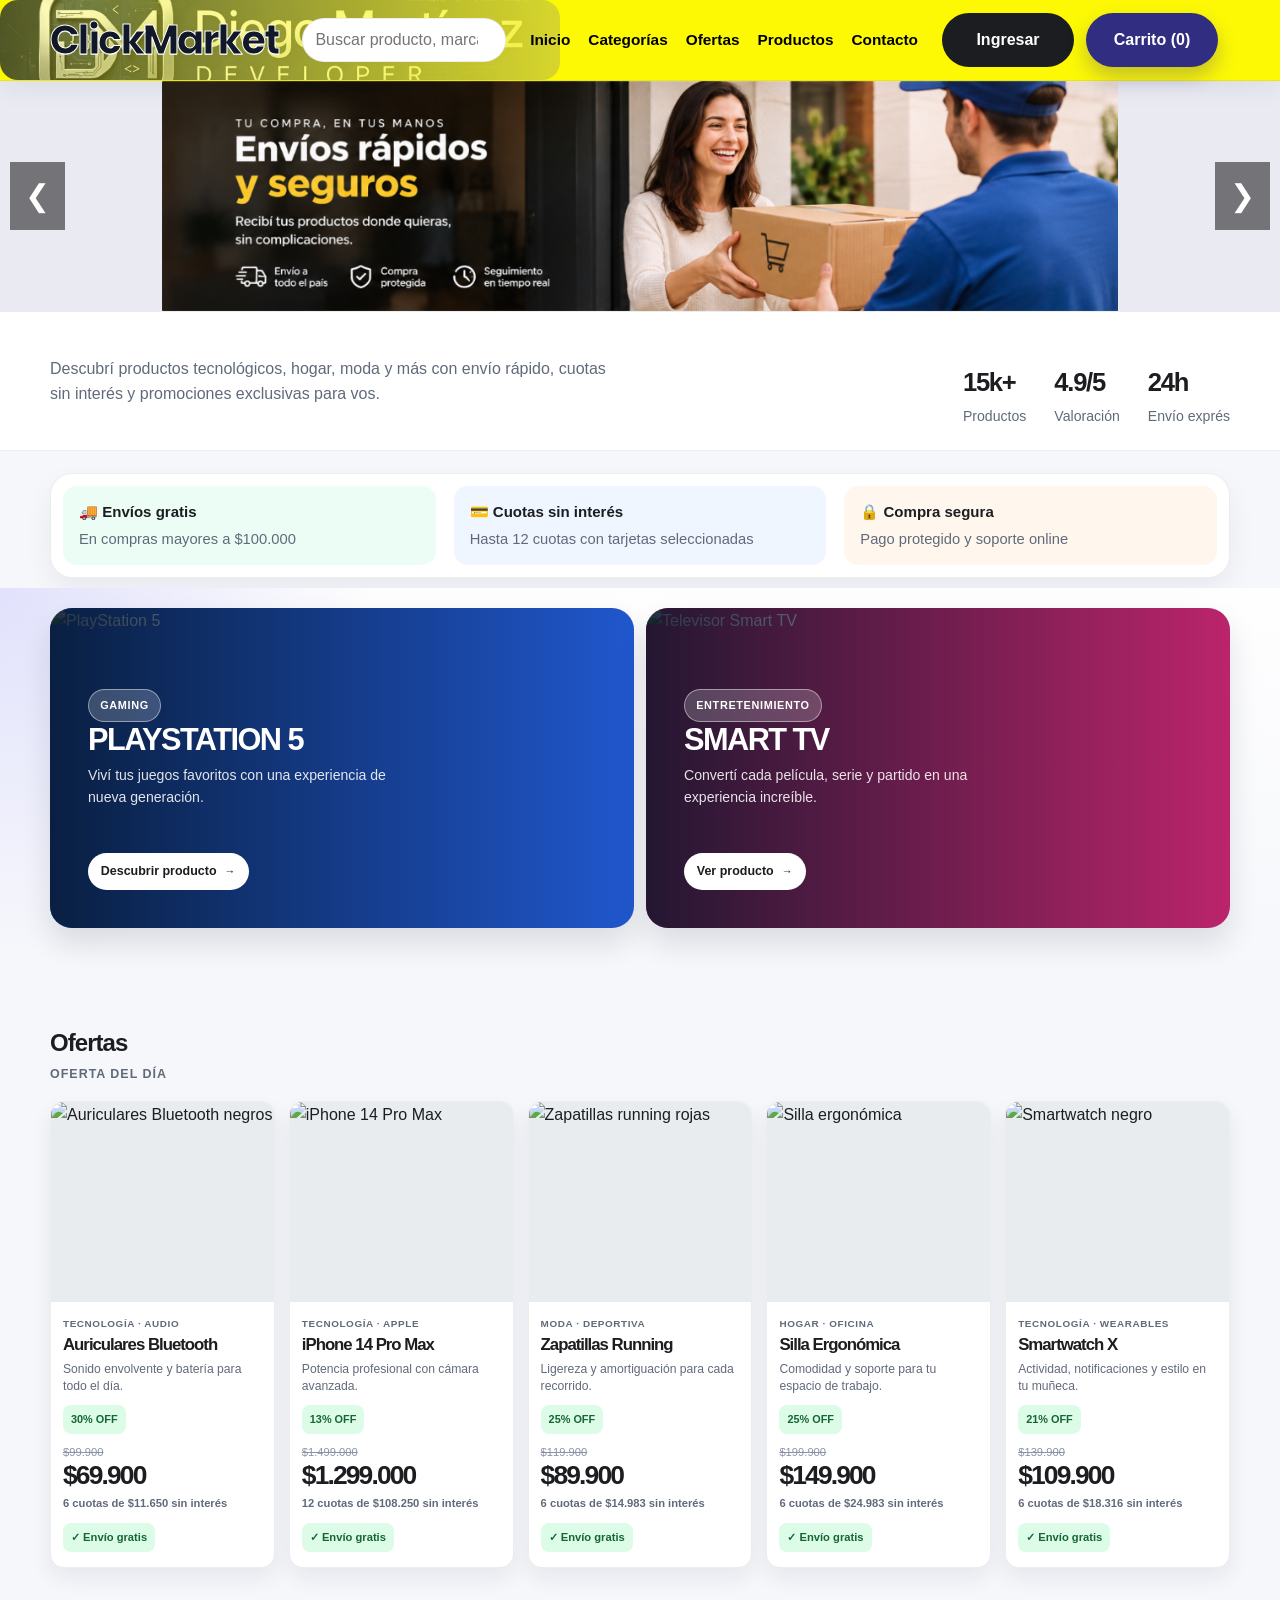
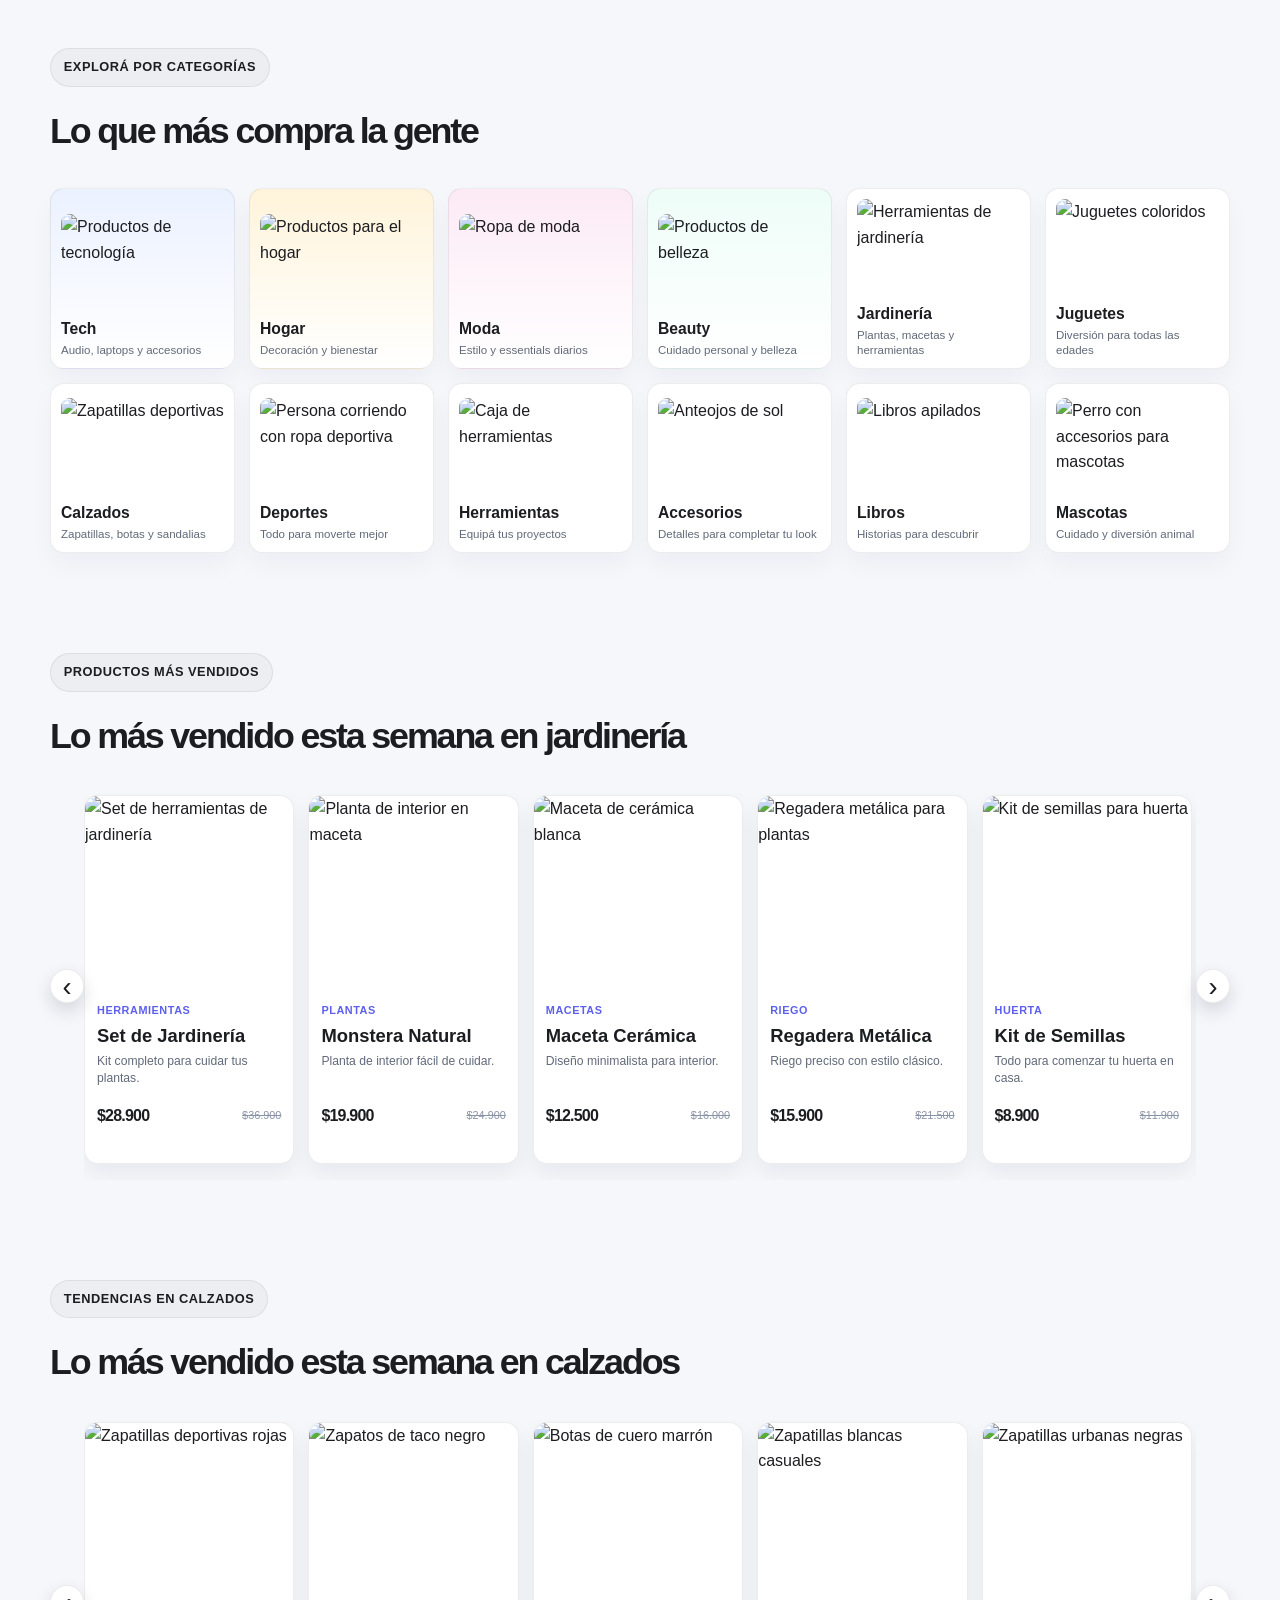
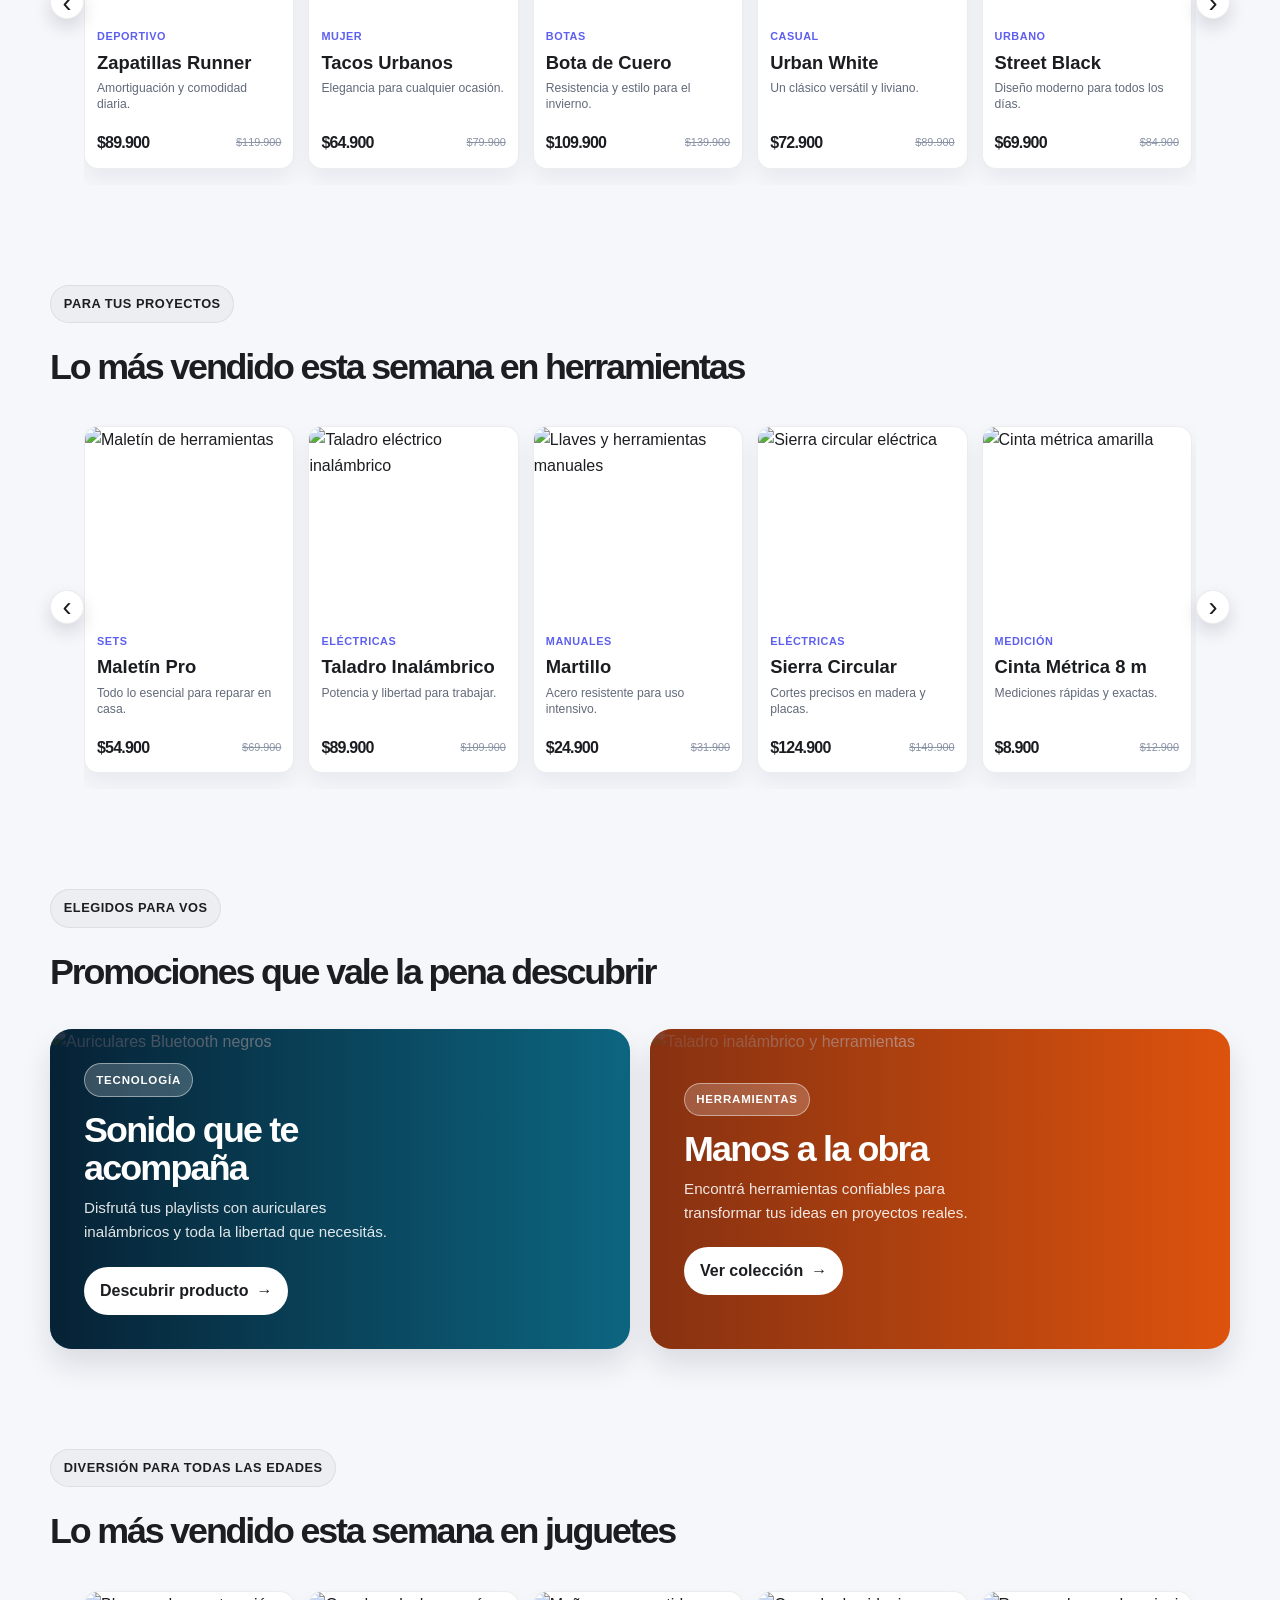
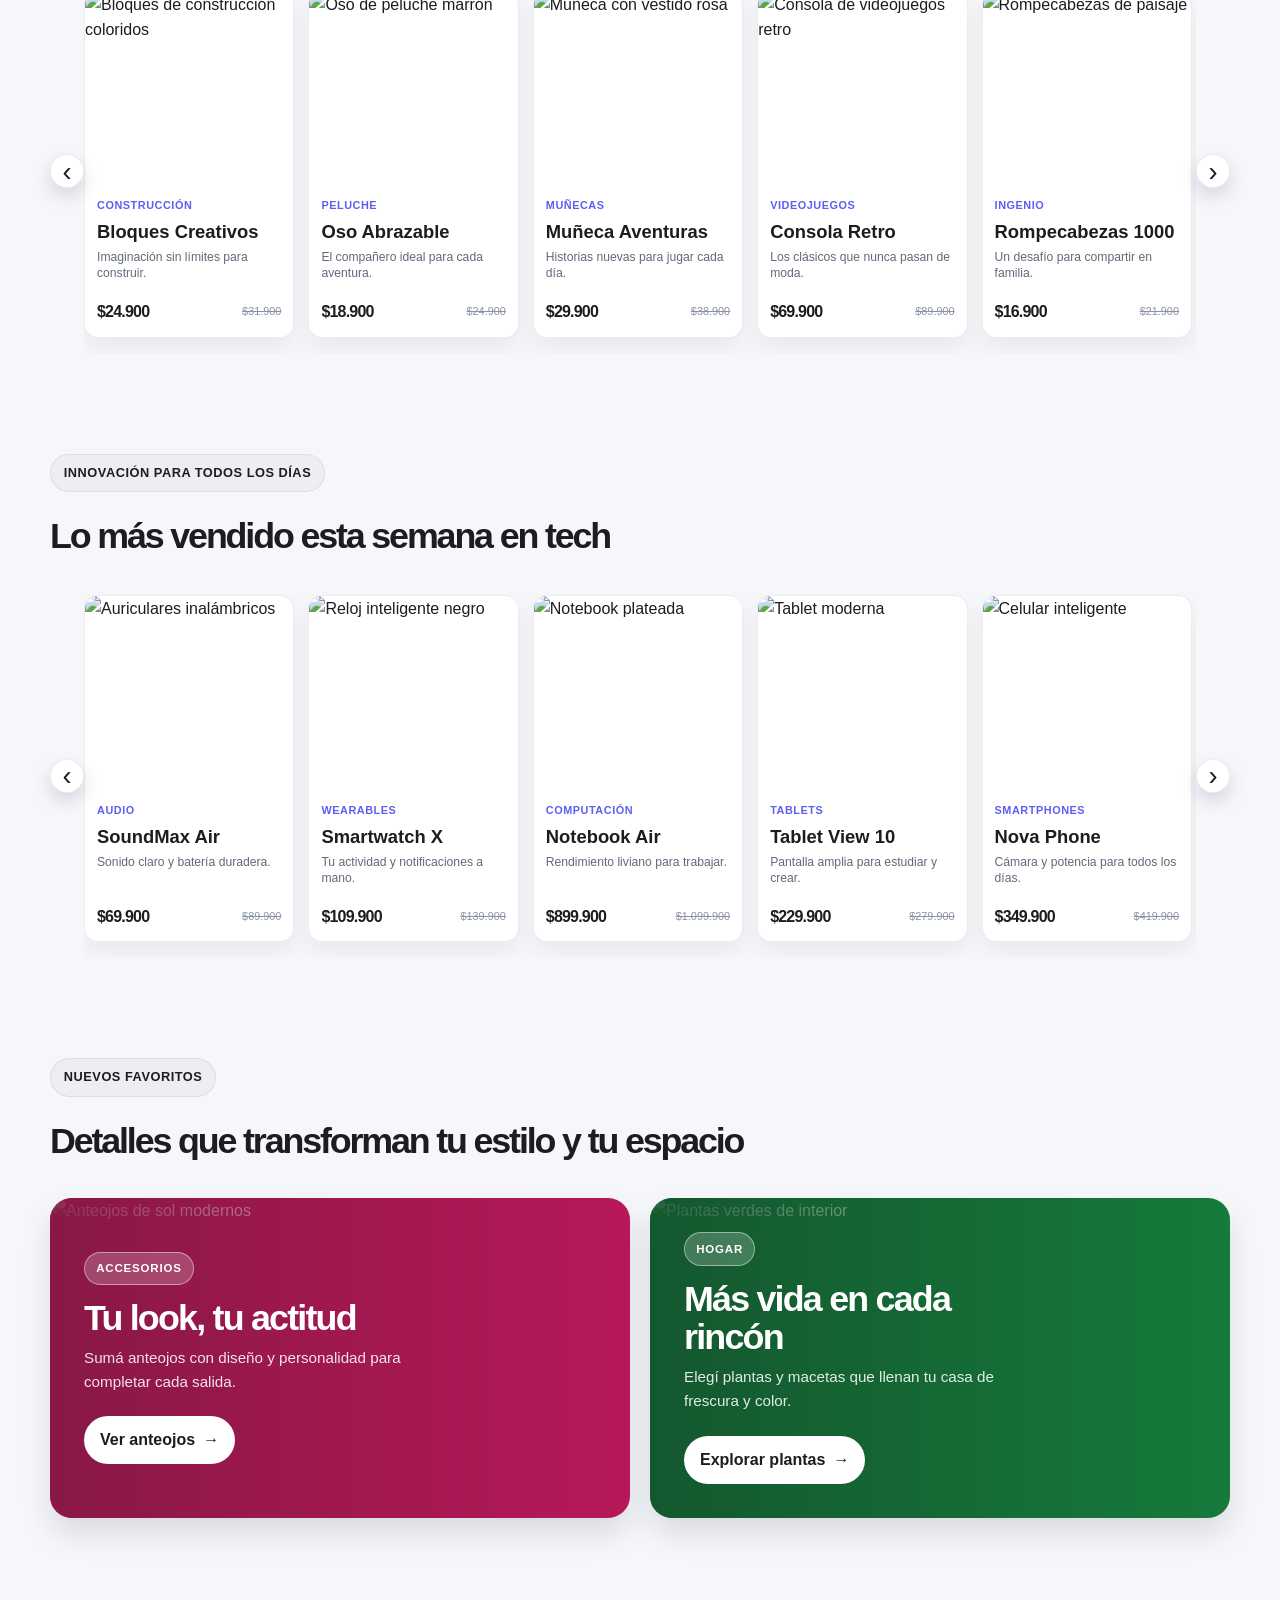
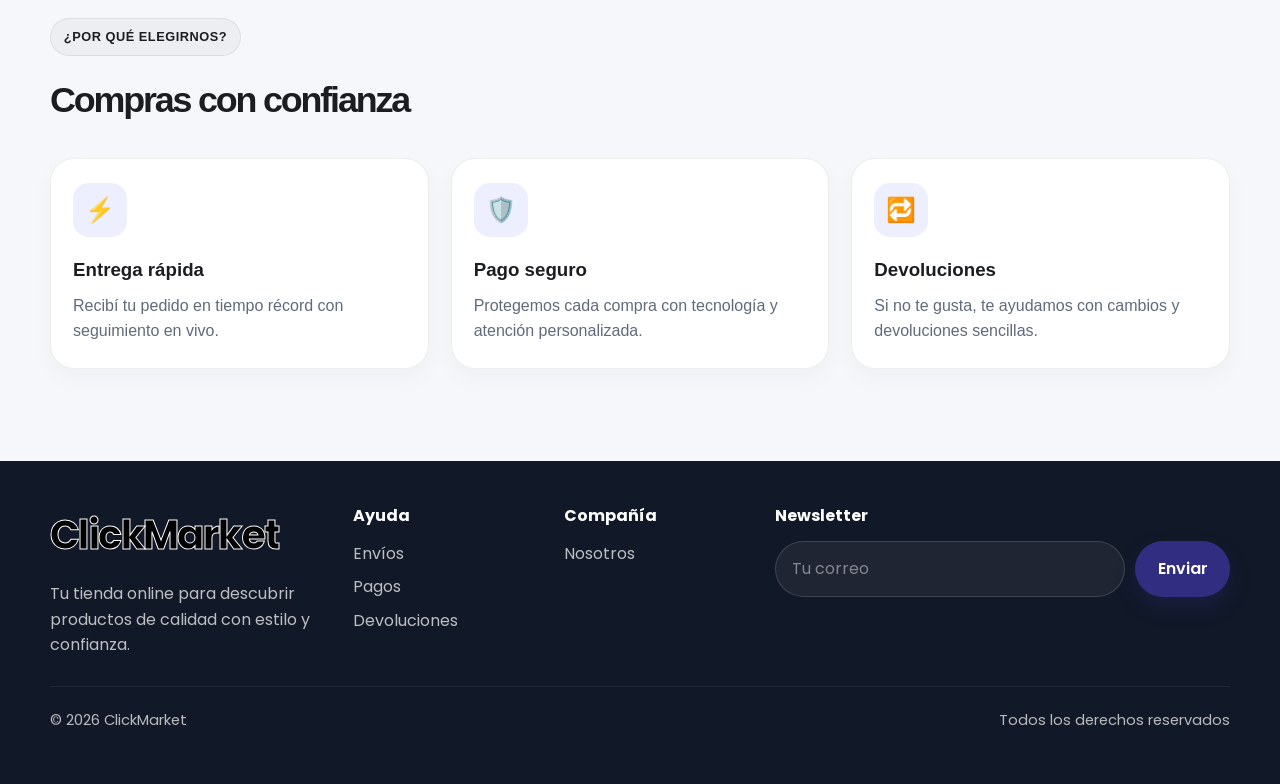
==== index.html @ a27c1b85 "se cambio el nombre a index.html y todas las referencias" ====
<!DOCTYPE html>
<html lang="es">
  <head>
    <meta charset="UTF-8" />
    <meta name="viewport" content="width=device-width, initial-scale=1.0" />
    <title>ClickMarket | Tu tienda online</title>
    <meta
      name="description"
      content="ClickMarket: tecnología, hogar, moda y accesorios con promociones exclusivas."
    />
    <link rel="preconnect" href="https://fonts.googleapis.com" />
    <link rel="preconnect" href="https://fonts.gstatic.com" crossorigin />
  <link href="https://fonts.googleapis.com/css2?family=Poppins:wght@400;500;600;700&display=swap" rel="stylesheet"/>
    <link rel="stylesheet" href="base.css" />
    <link rel="stylesheet" href="inicio.css" />
  </head>
  <body>
    <header class="topbar">
      <div class="container nav">
        <div class="brand">
          <span>ClickMarket</span>
        </div>

        <form class="search-form" role="search">
          <input class="buscador" type="search" placeholder="Buscar producto, marca o categoría..." aria-label="Buscar producto, marca o categoría" />
        </form>

        <nav class="nav-links" aria-label="Navegación principal">
          <a href="#inicio">Inicio</a>
          <a href="#categorias">Categorías</a>
          <a href="#ofertas">Ofertas</a>
          <a href="./productos.html">Productos</a>
          <a href="./contacto.html">Contacto</a>
        </nav>

        <div class="nav-actions">
          <button class="btn btn-light"><a href="./login.html">Ingresar</a></button>
          <button class="btn btn-primary">Carrito </button>
          <i data-lucide="user"></i>  
        </div>
      </div>
    </header>

    <main>
      <div class="slider">

  <div class="slides">
    <img src="pics/imagen 6.png" alt="imagen promocional 6">
    <img src="pics/imagen 8.png" alt="imagen promocional 8">
    <img src="pics/imagen 1.png" alt="imagen promocional 1">
    <img src="pics/imagen 2.png" alt="imagen promocional 2">
    <img src="pics/imagen 3.png" alt="imagen promocional 3">
    <img src="pics/imagen 7.png" alt="imagen promocional 5">
    <img src="pics/imagen 4.png" alt="imagen promocional 4">
      <img src="pics/imagen 5.png" alt="imagen promocional 5">
  </div>

  <button class="prev">❮</button>
  <button class="next">❯</button>
</div>

  <section class="hero-support" aria-label="Información de ClickMarket">
        <div class="hero-support-inner">
          <p>Descubrí productos tecnológicos, hogar, moda y más con envío rápido, cuotas sin interés y promociones exclusivas para vos.</p>
          <div class="hero-stats">
            <div><strong>15k+</strong><span>Productos</span></div>
            <div><strong>4.9/5</strong><span>Valoración</span></div>
            <div><strong>24h</strong><span>Envío exprés</span></div>
          </div>
        </div>
      </section>

      <section class="promo-strip" id="ofertas">
        <div class="container promo-inner">
          <div>
            <span>🚚 Envíos gratis</span>
            <p>En compras mayores a $100.000</p>
          </div>
          <div>
            <span>💳 Cuotas sin interés</span>
            <p>Hasta 12 cuotas con tarjetas seleccionadas</p>
          </div>
          <div>
            <span>🔒 Compra segura</span>
            <p>Pago protegido y soporte online</p>
          </div>
        </div>
      </section>

      <section class="hero" id="inicio">
        <div class="container hero-inner">
          <div class="hero-copy">
            <div class="hero-product-labels" aria-label="Productos destacados">
              <article class="hero-product-label featured-promo-card hero-product-console">
                <img src="https://images.unsplash.com/photo-1606813907291-d86efa9b94db?auto=format&fit=crop&w=700&q=85" alt="PlayStation 5" />
                <div class="featured-promo-content"><span class="featured-promo-tag">Gaming</span><h1>PlayStation 5</h1><p>Viví tus juegos favoritos con una experiencia de nueva generación.</p><a class="featured-promo-link" href="#productos">Descubrir producto <span aria-hidden="true">→</span></a></div>
              </article>
              <article class="hero-product-label featured-promo-card hero-product-tv">
                <img src="https://images.unsplash.com/photo-1593784991095-a205069470b6?auto=format&fit=crop&w=700&q=85" alt="Televisor Smart TV" />
                <div class="featured-promo-content"><span class="featured-promo-tag">Entretenimiento</span><h1>Smart TV</h1><p>Convertí cada película, serie y partido en una experiencia increíble.</p><a class="featured-promo-link" href="#productos">Ver producto <span aria-hidden="true">→</span></a></div>
              </article>
            </div>
          </div>
          </div>
      </section>

    

      <section class="daily-offer container" aria-labelledby="daily-offer-title">
        <div class="daily-offer-heading">
          <p class="offer-card-title">Ofertas</p>
          <p class="subtitulo-oferta">Oferta del día</p>
        </div>
        <div class="daily-offer-grid">
          <article class="daily-offer-card">
            <div class="daily-offer-image-wrap">
              <img src="https://images.unsplash.com/photo-1546435770-a3e426bf472b?auto=format&fit=crop&w=900&q=80" alt="Auriculares Bluetooth negros" />
            </div>
            <div class="daily-offer-content">
              <p class="daily-offer-category">Tecnología · Audio</p>
              <h2 id="daily-offer-title">Auriculares Bluetooth</h2>
              <p class="daily-offer-description">Sonido envolvente y batería para todo el día.</p>
              <span class="daily-offer-discount">30% OFF</span>
              <div class="daily-offer-prices"><span class="daily-offer-original">$99.900</span><strong>$69.900</strong></div>
              <p class="daily-offer-installments">6 cuotas de $11.650 sin interés</p>
              <span class="daily-offer-shipping">✓ Envío gratis</span>
            </div>
          </article>

          <article class="daily-offer-card">
            <div class="daily-offer-image-wrap">

              <img src="https://images.unsplash.com/photo-1671725779142-6f3b55f2d4ca?auto=format&fit=crop&w=900&q=80" alt="iPhone 14 Pro Max" />
            </div>
            <div class="daily-offer-content">
              <p class="daily-offer-category">Tecnología · Apple</p>
              <h2>iPhone 14 Pro Max</h2>
              <p class="daily-offer-description">Potencia profesional con cámara avanzada.</p>
              <span class="daily-offer-discount">13% OFF</span>
              <div class="daily-offer-prices"><span class="daily-offer-original">$1.499.000</span><strong>$1.299.000</strong></div>
              <p class="daily-offer-installments">12 cuotas de $108.250 sin interés</p>
              <span class="daily-offer-shipping">✓ Envío gratis</span>
            </div>
          </article>

          <article class="daily-offer-card">
            <div class="daily-offer-image-wrap">

              <img src="https://images.unsplash.com/photo-1542291026-7eec264c27ff?auto=format&fit=crop&w=900&q=80" alt="Zapatillas running rojas" />
            </div>
            <div class="daily-offer-content">
              <p class="daily-offer-category">Moda · Deportiva</p>
              <h2>Zapatillas Running</h2>
              <p class="daily-offer-description">Ligereza y amortiguación para cada recorrido.</p>
              <span class="daily-offer-discount">25% OFF</span>
              <div class="daily-offer-prices"><span class="daily-offer-original">$119.900</span><strong>$89.900</strong></div>
              <p class="daily-offer-installments">6 cuotas de $14.983 sin interés</p>
              <span class="daily-offer-shipping">✓ Envío gratis</span>
            </div>
          </article>

          <article class="daily-offer-card">
            <div class="daily-offer-image-wrap">

              <img src="https://images.unsplash.com/photo-1505693416388-ac5ce068fe85?auto=format&fit=crop&w=900&q=80" alt="Silla ergonómica" />
            </div>
            <div class="daily-offer-content">
              <p class="daily-offer-category">Hogar · Oficina</p>
              <h2>Silla Ergonómica</h2>
              <p class="daily-offer-description">Comodidad y soporte para tu espacio de trabajo.</p>
              <span class="daily-offer-discount">25% OFF</span>
              <div class="daily-offer-prices"><span class="daily-offer-original">$199.900</span><strong>$149.900</strong></div>
              <p class="daily-offer-installments">6 cuotas de $24.983 sin interés</p>
              <span class="daily-offer-shipping">✓ Envío gratis</span>
            </div>
          </article>

          <article class="daily-offer-card">
            <div class="daily-offer-image-wrap">

              <img src="https://images.unsplash.com/photo-1523275335684-37898b6baf30?auto=format&fit=crop&w=900&q=80" alt="Smartwatch negro" />
            </div>
            <div class="daily-offer-content">
              <p class="daily-offer-category">Tecnología · Wearables</p>
              <h2>Smartwatch X</h2>
              <p class="daily-offer-description">Actividad, notificaciones y estilo en tu muñeca.</p>
              <span class="daily-offer-discount">21% OFF</span>
              <div class="daily-offer-prices"><span class="daily-offer-original">$139.900</span><strong>$109.900</strong></div>
              <p class="daily-offer-installments">6 cuotas de $18.316 sin interés</p>
              <span class="daily-offer-shipping">✓ Envío gratis</span>
            </div>
          </article>
        </div>
      </section>

      <section class="categories container" id="categorias">
        <div class="section-heading">
          <p class="eyebrow dark">Explorá por categorías</p>
          <h2>Lo que más compra la gente</h2>
        </div>

        <div class="category-grid">
          <article class="category-card tech">
            <img src="https://images.unsplash.com/photo-1498049794561-7780e7231661?auto=format&fit=crop&w=500&q=80" alt="Productos de tecnología" />
            <h3>Tech</h3>
            <p>Audio, laptops y accesorios</p>
          </article>
          <article class="category-card home">
            <img src="https://images.unsplash.com/photo-1616486338812-3dadae4b4ace?auto=format&fit=crop&w=500&q=80" alt="Productos para el hogar" />
            <h3>Hogar</h3>
            <p>Decoración y bienestar</p>
          </article>
          <article class="category-card fashion">
            <img src="https://images.unsplash.com/photo-1445205170230-053b83016050?auto=format&fit=crop&w=500&q=80" alt="Ropa de moda" />
            <h3>Moda</h3>
            <p>Estilo y essentials diarios</p>
          </article>
          <article class="category-card beauty">
            <img src="https://images.unsplash.com/photo-1596462502278-27bfdc403348?auto=format&fit=crop&w=500&q=80" alt="Productos de belleza" />
            <h3>Beauty</h3>
            <p>Cuidado personal y belleza</p>
          </article>
          <article class="category-card garden">
            <img src="https://images.unsplash.com/photo-1416879595882-3373a0480b5b?auto=format&fit=crop&w=500&q=80" alt="Herramientas de jardinería" />
            <h3>Jardinería</h3>
            <p>Plantas, macetas y herramientas</p>
          </article>
          <article class="category-card toys">
            <img src="https://images.unsplash.com/photo-1594784053632-3e4a3f5b8e9a?auto=format&fit=crop&w=500&q=80" alt="Juguetes coloridos" />
            <h3>Juguetes</h3>
            <p>Diversión para todas las edades</p>
          </article>
          <article class="category-card footwear">
            <img src="https://images.unsplash.com/photo-1542291026-7eec264c27ff?auto=format&fit=crop&w=500&q=80" alt="Zapatillas deportivas" />
            <h3>Calzados</h3>
            <p>Zapatillas, botas y sandalias</p>
          </article>
          <article class="category-card sports">
            <img src="https://images.unsplash.com/photo-1461896836934-ffe607ba8211?auto=format&fit=crop&w=500&q=80" alt="Persona corriendo con ropa deportiva" />
            <h3>Deportes</h3>
            <p>Todo para moverte mejor</p>
          </article>
          <article class="category-card tools">
            <img src="https://images.unsplash.com/photo-1530124566582-a618bc2615dc?auto=format&fit=crop&w=500&q=80" alt="Caja de herramientas" />
            <h3>Herramientas</h3>
            <p>Equipá tus proyectos</p>
          </article>
          <article class="category-card accessories">
            <img src="https://images.unsplash.com/photo-1511499767150-a48a237f0083?auto=format&fit=crop&w=500&q=80" alt="Anteojos de sol" />
            <h3>Accesorios</h3>
            <p>Detalles para completar tu look</p>
          </article>
          <article class="category-card books">
            <img src="https://images.unsplash.com/photo-1495446815901-a7297e633e8d?auto=format&fit=crop&w=500&q=80" alt="Libros apilados" />
            <h3>Libros</h3>
            <p>Historias para descubrir</p>
          </article>
          <article class="category-card pets">
            <img src="https://images.unsplash.com/photo-1583337130417-3346a1be7dee?auto=format&fit=crop&w=500&q=80" alt="Perro con accesorios para mascotas" />
            <h3>Mascotas</h3>
            <p>Cuidado y diversión animal</p>
          </article>
        </div>
      </section>

      <section class="weekly-products container" aria-labelledby="weekly-products-title">
        <div class="section-heading">
          <p class="eyebrow dark">Productos más vendidos</p>
          <h2 id="weekly-products-title">Lo más vendido esta semana en jardinería</h2>
        </div>

        <div class="weekly-products-slider">
          <button class="weekly-products-button weekly-products-prev" type="button" aria-label="Productos anteriores">‹</button>
          <div class="weekly-products-track" aria-label="Productos de jardinería más vendidos">
          <article class="weekly-product-card"><img src="https://images.unsplash.com/photo-1416879595882-3373a0480b5b?auto=format&fit=crop&w=700&q=80" alt="Set de herramientas de jardinería"><div class="product-info"><span class="weekly-product-category">Herramientas</span><h3>Set de Jardinería</h3><p>Kit completo para cuidar tus plantas.</p><div class="product-price-row"><strong>$28.900</strong><span>$36.900</span></div></div></article>
          <article class="weekly-product-card"><img src="https://images.unsplash.com/photo-1485955900006-10f4d324d411?auto=format&fit=crop&w=700&q=80" alt="Planta de interior en maceta"><div class="product-info"><span class="weekly-product-category">Plantas</span><h3>Monstera Natural</h3><p>Planta de interior fácil de cuidar.</p><div class="product-price-row"><strong>$19.900</strong><span>$24.900</span></div></div></article>
          <article class="weekly-product-card"><img src="https://images.unsplash.com/photo-1592150621744-aca64f48394a?auto=format&fit=crop&w=700&q=80" alt="Maceta de cerámica blanca"><div class="product-info"><span class="weekly-product-category">Macetas</span><h3>Maceta Cerámica</h3><p>Diseño minimalista para interior.</p><div class="product-price-row"><strong>$12.500</strong><span>$16.000</span></div></div></article>
          <article class="weekly-product-card"><img src="https://images.unsplash.com/photo-1599685315640-8e9c6d2a4c5c?auto=format&fit=crop&w=700&q=80" alt="Regadera metálica para plantas"><div class="product-info"><span class="weekly-product-category">Riego</span><h3>Regadera Metálica</h3><p>Riego preciso con estilo clásico.</p><div class="product-price-row"><strong>$15.900</strong><span>$21.500</span></div></div></article>
          <article class="weekly-product-card"><img src="https://images.unsplash.com/photo-1591857177580-dc82b9ac4e1e?auto=format&fit=crop&w=700&q=80" alt="Kit de semillas para huerta"><div class="product-info"><span class="weekly-product-category">Huerta</span><h3>Kit de Semillas</h3><p>Todo para comenzar tu huerta en casa.</p><div class="product-price-row"><strong>$8.900</strong><span>$11.900</span></div></div></article>
          <article class="weekly-product-card"><img src="https://images.unsplash.com/photo-1585320806297-9794b3e4eeae?auto=format&fit=crop&w=700&q=80" alt="Tijera de podar profesional"><div class="product-info"><span class="weekly-product-category">Herramientas</span><h3>Tijera de Podar</h3><p>Corte limpio para ramas y arbustos.</p><div class="product-price-row"><strong>$10.900</strong><span>$14.900</span></div></div></article>
          <article class="weekly-product-card"><img src="https://images.unsplash.com/photo-1598902108854-10e335adac99?auto=format&fit=crop&w=700&q=80" alt="Fertilizante orgánico para plantas"><div class="product-info"><span class="weekly-product-category">Cuidado</span><h3>Fertilizante Orgánico</h3><p>Nutrientes naturales para tus plantas.</p><div class="product-price-row"><strong>$9.500</strong><span>$12.000</span></div></div></article>
          <article class="weekly-product-card"><img src="https://images.unsplash.com/photo-1593691509543-c55fb32e5cee?auto=format&fit=crop&w=700&q=80" alt="Planta suculenta en maceta"><div class="product-info"><span class="weekly-product-category">Plantas</span><h3>Pack de Suculentas</h3><p>Tres variedades resistentes y decorativas.</p><div class="product-price-row"><strong>$14.900</strong><span>$19.900</span></div></div></article>
          <article class="weekly-product-card"><img src="https://images.unsplash.com/photo-1597047084897-51e81819a499?auto=format&fit=crop&w=700&q=80" alt="Soporte de madera para plantas"><div class="product-info"><span class="weekly-product-category">Decoración</span><h3>Soporte de Madera</h3><p>Eleva tus plantas con un toque cálido.</p><div class="product-price-row"><strong>$22.900</strong><span>$29.900</span></div></div></article>
          <article class="weekly-product-card"><img src="https://images.unsplash.com/photo-1589923188900-85dae523342b?auto=format&fit=crop&w=700&q=80" alt="Tierra preparada para macetas"><div class="product-info"><span class="weekly-product-category">Sustratos</span><h3>Tierra Preparada</h3><p>Mezcla fértil para macetas y canteros.</p><div class="product-price-row"><strong>$7.900</strong><span>$10.500</span></div></div></article>
          <article class="weekly-product-card"><img src="https://images.unsplash.com/photo-1599629954294-14df9d3f2f9f?auto=format&fit=crop&w=700&q=80" alt="Guantes para jardinería"><div class="product-info"><span class="weekly-product-category">Accesorios</span><h3>Guantes de Jardín</h3><p>Protección cómoda y resistente.</p><div class="product-price-row"><strong>$6.900</strong><span>$9.900</span></div></div></article>
          <article class="weekly-product-card"><img src="https://images.unsplash.com/photo-1598301257982-0cf014dabbcd?auto=format&fit=crop&w=700&q=80" alt="Lámpara solar para jardín"><div class="product-info"><span class="weekly-product-category">Exterior</span><h3>Lámpara Solar</h3><p>Iluminá tus espacios sin cables.</p><div class="product-price-row"><strong>$18.900</strong><span>$25.900</span></div></div></article>
          <article class="weekly-product-card"><img src="https://images.unsplash.com/photo-1558618666-fcd25c85cd64?auto=format&fit=crop&w=700&q=80" alt="Compostera para jardín"><div class="product-info"><span class="weekly-product-category">Sustentable</span><h3>Compostera Hogareña</h3><p>Convertí tus residuos en abono.</p><div class="product-price-row"><strong>$32.900</strong><span>$39.900</span></div></div></article>
          <article class="weekly-product-card"><img src="https://images.unsplash.com/photo-1598902108854-10e335adac99?auto=format&fit=crop&w=700&q=80" alt="Abono para plantas"><div class="product-info"><span class="weekly-product-category">Cuidado</span><h3>Abono Premium</h3><p>Fórmula equilibrada para más floración.</p><div class="product-price-row"><strong>$11.900</strong><span>$15.900</span></div></div></article>
          <article class="weekly-product-card"><img src="https://images.unsplash.com/photo-1597305873841-43c38055092e?auto=format&fit=crop&w=700&q=80" alt="Banco de jardín de madera"><div class="product-info"><span class="weekly-product-category">Muebles</span><h3>Banco de Jardín</h3><p>Un rincón cómodo para disfrutar afuera.</p><div class="product-price-row"><strong>$49.900</strong><span>$62.900</span></div></div></article>
          <article class="weekly-product-card"><img src="https://images.unsplash.com/photo-1466692476868-aef1dfb1e735?auto=format&fit=crop&w=700&q=80" alt="Arco de jardín para plantas trepadoras"><div class="product-info"><span class="weekly-product-category">Exterior</span><h3>Arco para Trepadoras</h3><p>Decorá entradas y canteros con verde.</p><div class="product-price-row"><strong>$35.900</strong><span>$44.900</span></div></div></article>
          </div>
          <button class="weekly-products-button weekly-products-next" type="button" aria-label="Más productos">›</button>
        </div>
      </section>

      <section class="weekly-products container" aria-labelledby="footwear-products-title">
        <div class="section-heading">
          <p class="eyebrow dark">Tendencias en calzados</p>
          <h2 id="footwear-products-title">Lo más vendido esta semana en calzados</h2>
        </div>
        <div class="weekly-products-slider">
          <button class="weekly-products-button weekly-products-prev" type="button" aria-label="Calzados anteriores">‹</button>
          <div class="weekly-products-track" aria-label="Productos de calzados más vendidos">
            <article class="weekly-product-card"><img src="https://images.unsplash.com/photo-1542291026-7eec264c27ff?auto=format&fit=crop&w=700&q=80" alt="Zapatillas deportivas rojas"><div class="product-info"><span class="weekly-product-category">Deportivo</span><h3>Zapatillas Runner</h3><p>Amortiguación y comodidad diaria.</p><div class="product-price-row"><strong>$89.900</strong><span>$119.900</span></div></div></article>
            <article class="weekly-product-card"><img src="https://images.unsplash.com/photo-1543163521-1bf539c55dd2?auto=format&fit=crop&w=700&q=80" alt="Zapatos de taco negro"><div class="product-info"><span class="weekly-product-category">Mujer</span><h3>Tacos Urbanos</h3><p>Elegancia para cualquier ocasión.</p><div class="product-price-row"><strong>$64.900</strong><span>$79.900</span></div></div></article>
            <article class="weekly-product-card"><img src="https://images.unsplash.com/photo-1495555961986-6d4c1ecb7be3?auto=format&fit=crop&w=700&q=80" alt="Botas de cuero marrón"><div class="product-info"><span class="weekly-product-category">Botas</span><h3>Bota de Cuero</h3><p>Resistencia y estilo para el invierno.</p><div class="product-price-row"><strong>$109.900</strong><span>$139.900</span></div></div></article>
            <article class="weekly-product-card"><img src="https://images.unsplash.com/photo-1603808033192-082d6919d3e1?auto=format&fit=crop&w=700&q=80" alt="Zapatillas blancas casuales"><div class="product-info"><span class="weekly-product-category">Casual</span><h3>Urban White</h3><p>Un clásico versátil y liviano.</p><div class="product-price-row"><strong>$72.900</strong><span>$89.900</span></div></div></article>
            <article class="weekly-product-card"><img src="https://images.unsplash.com/photo-1560769629-975ec94e6a86?auto=format&fit=crop&w=700&q=80" alt="Zapatillas urbanas negras"><div class="product-info"><span class="weekly-product-category">Urbano</span><h3>Street Black</h3><p>Diseño moderno para todos los días.</p><div class="product-price-row"><strong>$69.900</strong><span>$84.900</span></div></div></article>
            <article class="weekly-product-card"><img src="https://images.unsplash.com/photo-1560343090-f0409e92791a?auto=format&fit=crop&w=700&q=80" alt="Mocasines de cuero"><div class="product-info"><span class="weekly-product-category">Formal</span><h3>Mocasín Classic</h3><p>Comodidad con terminación premium.</p><div class="product-price-row"><strong>$84.900</strong><span>$104.900</span></div></div></article>
            <article class="weekly-product-card"><img src="https://images.unsplash.com/photo-1608256246200-53e635b5b65f?auto=format&fit=crop&w=700&q=80" alt="Sandalias de verano"><div class="product-info"><span class="weekly-product-category">Verano</span><h3>Sandalia Comfort</h3><p>Livianas y frescas para el verano.</p><div class="product-price-row"><strong>$39.900</strong><span>$49.900</span></div></div></article>
            <article class="weekly-product-card"><img src="https://images.unsplash.com/photo-1514989940723-e8e51635b782?auto=format&fit=crop&w=700&q=80" alt="Zapatillas de entrenamiento grises"><div class="product-info"><span class="weekly-product-category">Fitness</span><h3>Training Pro</h3><p>Estabilidad para tus entrenamientos.</p><div class="product-price-row"><strong>$94.900</strong><span>$119.900</span></div></div></article>
            <article class="weekly-product-card"><img src="https://images.unsplash.com/photo-1525966222134-fcfa99b8ae77?auto=format&fit=crop&w=700&q=80" alt="Alpargatas de lona"><div class="product-info"><span class="weekly-product-category">Relax</span><h3>Alpargata Lona</h3><p>Suaves, cómodas y fáciles de combinar.</p><div class="product-price-row"><strong>$29.900</strong><span>$38.900</span></div></div></article>
            <article class="weekly-product-card"><img src="https://images.unsplash.com/photo-1460353581641-37baddab0fa2?auto=format&fit=crop&w=700&q=80" alt="Zapatillas deportivas azules"><div class="product-info"><span class="weekly-product-category">Running</span><h3>Run Air Blue</h3><p>Impulso y confort en cada paso.</p><div class="product-price-row"><strong>$99.900</strong><span>$129.900</span></div></div></article>
          </div>
          <button class="weekly-products-button weekly-products-next" type="button" aria-label="Más calzados">›</button>
        </div>
      </section>

      <section class="weekly-products container" aria-labelledby="tools-products-title">
        <div class="section-heading">
          <p class="eyebrow dark">Para tus proyectos</p>
          <h2 id="tools-products-title">Lo más vendido esta semana en herramientas</h2>
        </div>
        <div class="weekly-products-slider">
          <button class="weekly-products-button weekly-products-prev" type="button" aria-label="Herramientas anteriores">‹</button>
          <div class="weekly-products-track" aria-label="Herramientas más vendidas">
            <article class="weekly-product-card"><img src="https://images.unsplash.com/photo-1530124566582-a618bc2615dc?auto=format&fit=crop&w=700&q=80" alt="Maletín de herramientas"><div class="product-info"><span class="weekly-product-category">Sets</span><h3>Maletín Pro</h3><p>Todo lo esencial para reparar en casa.</p><div class="product-price-row"><strong>$54.900</strong><span>$69.900</span></div></div></article>
            <article class="weekly-product-card"><img src="https://images.unsplash.com/photo-1504148455328-c376907d081c?auto=format&fit=crop&w=700&q=80" alt="Taladro eléctrico inalámbrico"><div class="product-info"><span class="weekly-product-category">Eléctricas</span><h3>Taladro Inalámbrico</h3><p>Potencia y libertad para trabajar.</p><div class="product-price-row"><strong>$89.900</strong><span>$109.900</span></div></div></article>
            <article class="weekly-product-card"><img src="https://images.unsplash.com/photo-1586864387967-d02ef85d93e8?auto=format&fit=crop&w=700&q=80" alt="Llaves y herramientas manuales"><div class="product-info"><span class="weekly-product-category">Manuales</span><h3>Martillo</h3><p>Acero resistente para uso intensivo.</p><div class="product-price-row"><strong>$24.900</strong><span>$31.900</span></div></div></article>
            <article class="weekly-product-card"><img src="https://images.unsplash.com/photo-1617571607645-dd7dd3bf7f6b?auto=format&fit=crop&w=700&q=80" alt="Sierra circular eléctrica"><div class="product-info"><span class="weekly-product-category">Eléctricas</span><h3>Sierra Circular</h3><p>Cortes precisos en madera y placas.</p><div class="product-price-row"><strong>$124.900</strong><span>$149.900</span></div></div></article>
            <article class="weekly-product-card"><img src="https://images.unsplash.com/photo-1590479773265-7464e5d48118?auto=format&fit=crop&w=700&q=80" alt="Cinta métrica amarilla"><div class="product-info"><span class="weekly-product-category">Medición</span><h3>Cinta Métrica 8 m</h3><p>Mediciones rápidas y exactas.</p><div class="product-price-row"><strong>$8.900</strong><span>$12.900</span></div></div></article>
            <article class="weekly-product-card"><img src="https://images.unsplash.com/photo-1585771724684-38269d6639fd?auto=format&fit=crop&w=700&q=80" alt="Caja organizadora de herramientas"><div class="product-info"><span class="weekly-product-category">Organización</span><h3>Caja Organizadora</h3><p>Ordená tus herramientas fácilmente.</p><div class="product-price-row"><strong>$19.900</strong><span>$26.900</span></div></div></article>
            <article class="weekly-product-card"><img src="https://images.unsplash.com/photo-1586864387789-628af9feed72?auto=format&fit=crop&w=700&q=80" alt="Martillo con mango de madera"><div class="product-info"><span class="weekly-product-category">Manuales</span><h3>Martillo Reforzado</h3><p>Golpe firme y mango ergonómico.</p><div class="product-price-row"><strong>$13.900</strong><span>$18.900</span></div></div></article>
            <article class="weekly-product-card"><img src="https://images.unsplash.com/photo-1572981779307-38b8cabb2407?auto=format&fit=crop&w=700&q=80" alt="Destornilladores de precisión"><div class="product-info"><span class="weekly-product-category">Precisión</span><h3>Destornilladores</h3><p>Juego completo para electrónica.</p><div class="product-price-row"><strong>$16.900</strong><span>$21.900</span></div></div></article>
            <article class="weekly-product-card"><img src="https://images.unsplash.com/photo-1530046339160-ce3e530c7d2f?auto=format&fit=crop&w=700&q=80" alt="Pinza multipropósito"><div class="product-info"><span class="weekly-product-category">Manuales</span><h3>Pinza Multiuso</h3><p>Corta, ajusta y sostiene con precisión.</p><div class="product-price-row"><strong>$11.900</strong><span>$15.900</span></div></div></article>
            <article class="weekly-product-card"><img src="https://images.unsplash.com/photo-1531835551805-16d864c8d311?auto=format&fit=crop&w=700&q=80" alt="Nivel de burbuja profesional"><div class="product-info"><span class="weekly-product-category">Medición</span><h3>Nivel Profesional</h3><p>Resultados precisos en cada proyecto.</p><div class="product-price-row"><strong>$17.900</strong><span>$23.900</span></div></div></article>
          </div>
          <button class="weekly-products-button weekly-products-next" type="button" aria-label="Más herramientas">›</button>
        </div>
      </section>

      <section class="featured-promos container" aria-labelledby="featured-promos-title">
        <div class="section-heading">
          <p class="eyebrow dark">Elegidos para vos</p>
          <h2 id="featured-promos-title">Promociones que vale la pena descubrir</h2>
        </div>

        <div class="featured-promos-grid">
          <article class="featured-promo-card featured-promo-a">
            <img src="https://images.unsplash.com/photo-1546435770-a3e426bf472b?auto=format&fit=crop&w=1000&q=80" alt="Auriculares Bluetooth negros" />
            <div class="featured-promo-content">
              <span class="featured-promo-tag">Tecnología</span>
              <h3>Sonido que te acompaña</h3>
              <p>Disfrutá tus playlists con auriculares inalámbricos y toda la libertad que necesitás.</p>
              <a class="featured-promo-link" href="#productos">Descubrir producto <span aria-hidden="true">→</span></a>
            </div>
          </article>

          <article class="featured-promo-card featured-promo-b">
            <img src="https://images.unsplash.com/photo-1504148455328-c376907d081c?auto=format&fit=crop&w=1000&q=80" alt="Taladro inalámbrico y herramientas" />
            <div class="featured-promo-content">
              <span class="featured-promo-tag">Herramientas</span>
              <h3>Manos a la obra</h3>
              <p>Encontrá herramientas confiables para transformar tus ideas en proyectos reales.</p>
              <a class="featured-promo-link" href="#productos">Ver colección <span aria-hidden="true">→</span></a>
            </div>
          </article>
        </div>
      </section>

      <section class="weekly-products container" aria-labelledby="toys-products-title">
        <div class="section-heading">
          <p class="eyebrow dark">Diversión para todas las edades</p>
          <h2 id="toys-products-title">Lo más vendido esta semana en juguetes</h2>
        </div>
        <div class="weekly-products-slider">
          <button class="weekly-products-button weekly-products-prev" type="button" aria-label="Juguetes anteriores">‹</button>
          <div class="weekly-products-track" aria-label="Juguetes más vendidos">
            <article class="weekly-product-card"><img src="https://images.unsplash.com/photo-1594784053632-3e4a3f5b8e9a?auto=format&fit=crop&w=700&q=80" alt="Bloques de construcción coloridos"><div class="product-info"><span class="weekly-product-category">Construcción</span><h3>Bloques Creativos</h3><p>Imaginación sin límites para construir.</p><div class="product-price-row"><strong>$24.900</strong><span>$31.900</span></div></div></article>
            <article class="weekly-product-card"><img src="https://images.unsplash.com/photo-1558060370-d644479cb6f7?auto=format&fit=crop&w=700&q=80" alt="Oso de peluche marrón"><div class="product-info"><span class="weekly-product-category">Peluche</span><h3>Oso Abrazable</h3><p>El compañero ideal para cada aventura.</p><div class="product-price-row"><strong>$18.900</strong><span>$24.900</span></div></div></article>
            <article class="weekly-product-card"><img src="https://images.unsplash.com/photo-1596461404969-9ae70f2830c1?auto=format&fit=crop&w=700&q=80" alt="Muñeca con vestido rosa"><div class="product-info"><span class="weekly-product-category">Muñecas</span><h3>Muñeca Aventuras</h3><p>Historias nuevas para jugar cada día.</p><div class="product-price-row"><strong>$29.900</strong><span>$38.900</span></div></div></article>
            <article class="weekly-product-card"><img src="https://images.unsplash.com/photo-1550745165-9bc0b252726f?auto=format&fit=crop&w=700&q=80" alt="Consola de videojuegos retro"><div class="product-info"><span class="weekly-product-category">Videojuegos</span><h3>Consola Retro</h3><p>Los clásicos que nunca pasan de moda.</p><div class="product-price-row"><strong>$69.900</strong><span>$89.900</span></div></div></article>
            <article class="weekly-product-card"><img src="https://images.unsplash.com/photo-1560961911-ba7ef651a56c?auto=format&fit=crop&w=700&q=80" alt="Rompecabezas de paisaje"><div class="product-info"><span class="weekly-product-category">Ingenio</span><h3>Rompecabezas 1000</h3><p>Un desafío para compartir en familia.</p><div class="product-price-row"><strong>$16.900</strong><span>$21.900</span></div></div></article>
            <article class="weekly-product-card"><img src="https://images.unsplash.com/photo-1575361204480-aadea25e6e68?auto=format&fit=crop&w=700&q=80" alt="Pelota de fútbol"><div class="product-info"><span class="weekly-product-category">Deportes</span><h3>Pelota Champion</h3><p>Lista para jugar en cualquier cancha.</p><div class="product-price-row"><strong>$21.900</strong><span>$28.900</span></div></div></article>
            <article class="weekly-product-card"><img src="https://images.unsplash.com/photo-1594736797933-d0501ba2fe65?auto=format&fit=crop&w=700&q=80" alt="Auto de juguete rojo"><div class="product-info"><span class="weekly-product-category">Vehículos</span><h3>Auto Turbo</h3><p>Velocidad y acción en cada carrera.</p><div class="product-price-row"><strong>$14.900</strong><span>$19.900</span></div></div></article>
            <article class="weekly-product-card"><img src="https://images.unsplash.com/photo-1618842676088-c4d48a6a7c9d?auto=format&fit=crop&w=700&q=80" alt="Juego de cocina infantil"><div class="product-info"><span class="weekly-product-category">Imitación</span><h3>Cocina Mini Chef</h3><p>Jugá a cocinar con accesorios seguros.</p><div class="product-price-row"><strong>$44.900</strong><span>$57.900</span></div></div></article>
            <article class="weekly-product-card"><img src="https://images.unsplash.com/photo-1599629954294-14df9d3f2f9f?auto=format&fit=crop&w=700&q=80" alt="Kit de pinturas para niños"><div class="product-info"><span class="weekly-product-category">Arte</span><h3>Kit Pequeño Artista</h3><p>Colores y creatividad para expresarse.</p><div class="product-price-row"><strong>$19.900</strong><span>$25.900</span></div></div></article>
            <article class="weekly-product-card"><img src="https://images.unsplash.com/photo-1596461404969-9ae70f2830c1?auto=format&fit=crop&w=700&q=80" alt="Set de figuras de animales"><div class="product-info"><span class="weekly-product-category">Figuras</span><h3>Safari en Miniatura</h3><p>Descubrí el mundo jugando.</p><div class="product-price-row"><strong>$22.900</strong><span>$29.900</span></div></div></article>
          </div>
          <button class="weekly-products-button weekly-products-next" type="button" aria-label="Más juguetes">›</button>
        </div>
      </section>

      <section class="weekly-products container" aria-labelledby="tech-products-title">
        <div class="section-heading">
          <p class="eyebrow dark">Innovación para todos los días</p>
          <h2 id="tech-products-title">Lo más vendido esta semana en tech</h2>
        </div>
        <div class="weekly-products-slider">
          <button class="weekly-products-button weekly-products-prev" type="button" aria-label="Productos tech anteriores">‹</button>
          <div class="weekly-products-track" aria-label="Productos tech más vendidos">
            <article class="weekly-product-card"><img src="https://images.unsplash.com/photo-1546435770-a3e426bf472b?auto=format&fit=crop&w=700&q=80" alt="Auriculares inalámbricos"><div class="product-info"><span class="weekly-product-category">Audio</span><h3>SoundMax Air</h3><p>Sonido claro y batería duradera.</p><div class="product-price-row"><strong>$69.900</strong><span>$89.900</span></div></div></article>
            <article class="weekly-product-card"><img src="https://images.unsplash.com/photo-1523275335684-37898b6baf30?auto=format&fit=crop&w=700&q=80" alt="Reloj inteligente negro"><div class="product-info"><span class="weekly-product-category">Wearables</span><h3>Smartwatch X</h3><p>Tu actividad y notificaciones a mano.</p><div class="product-price-row"><strong>$109.900</strong><span>$139.900</span></div></div></article>
            <article class="weekly-product-card"><img src="https://images.unsplash.com/photo-1517336714731-489689fd1ca8?auto=format&fit=crop&w=700&q=80" alt="Notebook plateada"><div class="product-info"><span class="weekly-product-category">Computación</span><h3>Notebook Air</h3><p>Rendimiento liviano para trabajar.</p><div class="product-price-row"><strong>$899.900</strong><span>$1.099.900</span></div></div></article>
            <article class="weekly-product-card"><img src="https://images.unsplash.com/photo-1605236453806-6ff36851218e?auto=format&fit=crop&w=700&q=80" alt="Tablet moderna"><div class="product-info"><span class="weekly-product-category">Tablets</span><h3>Tablet View 10</h3><p>Pantalla amplia para estudiar y crear.</p><div class="product-price-row"><strong>$229.900</strong><span>$279.900</span></div></div></article>
            <article class="weekly-product-card"><img src="https://images.unsplash.com/photo-1565849904461-04a58ad377e0?auto=format&fit=crop&w=700&q=80" alt="Celular inteligente"><div class="product-info"><span class="weekly-product-category">Smartphones</span><h3>Nova Phone</h3><p>Cámara y potencia para todos los días.</p><div class="product-price-row"><strong>$349.900</strong><span>$419.900</span></div></div></article>
            <article class="weekly-product-card"><img src="https://images.unsplash.com/photo-1587829741301-dc798b83add3?auto=format&fit=crop&w=700&q=80" alt="Teclado mecánico retroiluminado"><div class="product-info"><span class="weekly-product-category">Accesorios</span><h3>Teclado Mecánico</h3><p>Precisión y comodidad para escribir.</p><div class="product-price-row"><strong>$54.900</strong><span>$69.900</span></div></div></article>
            <article class="weekly-product-card"><img src="https://images.unsplash.com/photo-1527814050087-3793815479db?auto=format&fit=crop&w=700&q=80" alt="Mouse inalámbrico negro"><div class="product-info"><span class="weekly-product-category">Accesorios</span><h3>Mouse Silent Pro</h3><p>Control preciso y silencioso.</p><div class="product-price-row"><strong>$24.900</strong><span>$31.900</span></div></div></article>
            <article class="weekly-product-card"><img src="https://images.unsplash.com/photo-1496181133206-80ce9b88a853?auto=format&fit=crop&w=700&q=80" alt="Notebook para trabajo"><div class="product-info"><span class="weekly-product-category">Computación</span><h3>Notebook Work</h3><p>Productividad y batería para tu jornada.</p><div class="product-price-row"><strong>$699.900</strong><span>$849.900</span></div></div></article>
            <article class="weekly-product-card"><img src="https://images.unsplash.com/photo-1601944177325-f8867652837f?auto=format&fit=crop&w=700&q=80" alt="Monitor de computadora"><div class="product-info"><span class="weekly-product-category">Monitores</span><h3>Monitor UltraView</h3><p>Más espacio para trabajar y jugar.</p><div class="product-price-row"><strong>$249.900</strong><span>$319.900</span></div></div></article>
            <article class="weekly-product-card"><img src="https://images.unsplash.com/photo-1600086827875-a63b01f1335c?auto=format&fit=crop&w=700&q=80" alt="Parlante portátil"><div class="product-info"><span class="weekly-product-category">Audio</span><h3>Parlante Beat</h3><p>Música potente donde quieras.</p><div class="product-price-row"><strong>$39.900</strong><span>$52.900</span></div></div></article>
          </div>
          <button class="weekly-products-button weekly-products-next" type="button" aria-label="Más productos tech">›</button>
        </div>
      </section>

      <section class="featured-promos container" aria-labelledby="more-promos-title">
        <div class="section-heading">
          <p class="eyebrow dark">Nuevos favoritos</p>
          <h2 id="more-promos-title">Detalles que transforman tu estilo y tu espacio</h2>
        </div>

        <div class="featured-promos-grid">
          <article class="featured-promo-card featured-promo-glasses">
            <img src="https://images.unsplash.com/photo-1511499767150-a48a237f0083?auto=format&fit=crop&w=1000&q=80" alt="Anteojos de sol modernos" />
            <div class="featured-promo-content">
              <span class="featured-promo-tag">Accesorios</span>
              <h3>Tu look, tu actitud</h3>
              <p>Sumá anteojos con diseño y personalidad para completar cada salida.</p>
              <a class="featured-promo-link" href="#productos">Ver anteojos <span aria-hidden="true">→</span></a>
            </div>
          </article>

          <article class="featured-promo-card featured-promo-plants">
            <img src="https://images.unsplash.com/photo-1497250681960-ef046c08a56e?auto=format&fit=crop&w=1000&q=80" alt="Plantas verdes de interior" />
            <div class="featured-promo-content">
              <span class="featured-promo-tag">Hogar</span>
              <h3>Más vida en cada rincón</h3>
              <p>Elegí plantas y macetas que llenan tu casa de frescura y color.</p>
              <a class="featured-promo-link" href="#productos">Explorar plantas <span aria-hidden="true">→</span></a>
            </div>
          </article>
        </div>
      </section>

      <section class="benefits container">
        <div class="section-heading">
          <p class="eyebrow dark">¿Por qué elegirnos?</p>
          <h2>Compras con confianza</h2>
        </div>

        <div class="benefits-grid">
          <article>
            <div class="icon">⚡</div>
            <h3>Entrega rápida</h3>
            <p>Recibí tu pedido en tiempo récord con seguimiento en vivo.</p>
          </article>
          <article>
            <div class="icon">🛡️</div>
            <h3>Pago seguro</h3>
            <p>Protegemos cada compra con tecnología y atención personalizada.</p>
          </article>
          <article>
            <div class="icon">🔁</div>
            <h3>Devoluciones</h3>
            <p>Si no te gusta, te ayudamos con cambios y devoluciones sencillas.</p>
          </article>
        </div>
      </section>
    </main>

    <footer class="footer" id="contacto">
      <div class="container footer-inner">
        <div>
          <div class="brand footer-brand">
            <span>ClickMarket</span>
          </div>
          <p>Tu tienda online para descubrir productos de calidad con estilo y confianza.</p>
        </div>

        <div>
          <h4>Ayuda</h4>
          <ul>
            <li><a href="./contacto.html?tipo=envios#reclamos">Envíos</a></li>
            <li><a href="./contacto.html?tipo=pagos#reclamos">Pagos</a></li>
            <li><a href="./contacto.html?tipo=devoluciones#reclamos">Devoluciones</a></li>
          </ul>
        </div>

        <div>
          <h4>Compañía</h4>
          <ul>
            <li><a class ="nosotros" href="./nosotros.html">Nosotros</a></li>
          </ul>
        </div>

        <div>
          <h4>Newsletter</h4>
          <div class="newsletter">
            <input type="email" placeholder="Tu correo" />
            <button class="btn btn-primary">Enviar</button>
          </div>
        </div>
      </div>

      <div class="container footer-bottom">
        <span>© <span id="currentYear">2026</span> ClickMarket</span>
        <span>Todos los derechos reservados</span>
      </div>
    </footer>

    <script src="./productos-data.js"></script>
    <script src="./inicio.js"></script>
    <script src="./inicio-interactions.js"></script>
    <script src="./carrito.js"></script>
    <script src="./auth.js"></script>
    <script>
import { createIcons, User } from 'lucide';

createIcons({
  icons: {
    User
  }
});
</script>

  </body>
</html>
---- base.css ----
:root {
  --bg: #f6f7fb;
  --white: #ffffff;
  --text: #1c1d21;
  --muted: #616a7a;
  --primary: #5d5fef;
  --primary-dark: #494de4;
  --accent: #ffb703;
  --accent-soft: #fff3d6;
  --border: rgba(28, 29, 33, 0.08);
  --shadow: 0 20px 45px rgba(35, 41, 70, 0.12);
  --brand-yellow: #fdf905;
}

* {
  box-sizing: border-box;
  margin: 0;
  padding: 0;
}

html {
  scroll-behavior: smooth;
}

body {
  font-family: "Inter", sans-serif;
  background:
    radial-gradient(circle at 100% 0%, rgba(255, 183, 3, 0.08), transparent 22%),
    var(--bg);
  color: var(--text);
  line-height: 1.6;
}

a {
  color: inherit;
  text-decoration: none;
}

img {
  max-width: 100%;
  display: block;
}

button,
input,
select,
textarea {
  font: inherit;
}

.container {
  width: min(1180px, calc(100% - 32px));
  margin: 0 auto;
}

.topbar {
  position: sticky;
  top: 0;
  z-index: 20;
  backdrop-filter: blur(18px);
  background: var(--brand-yellow);
  border-bottom: 1px solid var(--border);
  box-shadow: 0 8px 24px rgba(28, 29, 33, 0.06);
}

.search-form {
  display: flex;
  align-items: center;
  flex: 1 1 300px;
  gap: 8px;
  min-width: 0;
}

.buscador {
  width: 100%;
  max-width: 400px;
  min-width: 0;
  padding: 8px 12px;
  border: 1px solid var(--border);
  border-radius: 999px;
  background: var(--white);
}

.nav {
  position: relative;
  display: flex;
  align-items: center;
  justify-content: space-between;
  min-height: 80px;
  gap: 24px;
}

.nav::before {
  content: "";
  position: absolute;
  inset: 0 auto 0 min(calc((100vw - 1180px) / -2), -16px);
  width: 260px;
  border-radius: 18px;
  background:
    linear-gradient(90deg, rgba(253, 249, 5, 0.2), rgba(253, 249, 5, 0.84)),
    url("./pics/devLogo.jpg") center / cover;
  opacity: 0.9;
  filter: saturate(0.8);
  pointer-events: none;

}

.nav:has(.search-form)::before {
  width: min(54%, 560px);
}

.nav > * {
  position: relative;
  z-index: 1;
}

.brand {
  display: inline-flex;
  align-items: center;
  gap: 14px;
  color: black;
  -webkit-text-stroke: 1px white;
  font-size: 40px;
  font-weight: 700;
  letter-spacing: -0.04em;
  flex-shrink: 0;
  font-family: "Poppins", sans-serif;
}

.topbar .brand {
  color: #111827;
  font-size: 40px;
  text-shadow: 0 1px 0 rgba(255, 255, 255, 0.65);
}

.topbar .brand > span {
  padding: 0;
  background: transparent;
}

.nav-links {
  display: flex;
  align-items: center;
  gap: 18px;
  color: black;
  font-weight: 600;
  font-size: 0.96rem;
  white-space: nowrap;
}

.nav-links a {
  transition: color 0.2s ease;
}

.nav-links a:hover {
  color: var(--primary-dark);
}

.nav-actions {
  display: flex;
  align-items: center;
  gap: 12px;
}

.nav-actions .btn {
  min-width: 132px;
  display: inline-flex;
  align-items: center;
  justify-content: center;
  text-align: center;
}

.welcome-message {
  color: var(--text);
  font-size: 0.9rem;
  font-weight: 700;
}

.btn {
  border: none;
  border-radius: 999px;
  padding: 0.9rem 1.4rem;
  font-weight: 600;
  cursor: pointer;
  transition: transform 0.2s ease, box-shadow 0.2s ease;
}

.btn:hover {
  transform: translateY(-1px);
}

.btn-primary {
  background: #312e81;
  color: var(--white);
  box-shadow: 0 10px 20px rgba(49, 46, 129, 0.28);
}

.btn-light {
  background: #1c1d21;
  color: var(--white);
}

.eyebrow {
  display: inline-block;
  margin-bottom: 16px;
  color: var(--primary);
  background: rgba(93, 95, 239, 0.1);
  border: 1px solid rgba(93, 95, 239, 0.12);
  border-radius: 999px;
  padding: 0.5rem 0.8rem;
  font-size: 0.8rem;
  font-weight: 700;
  letter-spacing: 0.04em;
  text-transform: uppercase;
}

.eyebrow.dark {
  background: rgba(28, 29, 33, 0.04);
  color: var(--text);
  border-color: var(--border);
}

.product-grid {
  display: grid;
  grid-template-columns: repeat(4, minmax(0, 1fr));
  gap: 22px;
}

.product-card {
  position: relative;
  background: var(--white);
  border: 1px solid var(--border);
  border-radius: 24px;
  overflow: hidden;
  box-shadow: 0 12px 28px rgba(15, 23, 42, 0.04);
  transition: transform 0.2s ease, box-shadow 0.2s ease;
}

.product-card:hover {
  transform: translateY(-4px);
  box-shadow: 0 18px 32px rgba(15, 23, 42, 0.08);
}

.product-card img {
  width: 100%;
  height: 260px;
  object-fit: cover;
}

.product-info {
  padding: 18px 18px 20px;
}

.product-info h3 {
  font-size: 1.15rem;
  margin-bottom: 6px;
}

.product-info p {
  color: var(--muted);
  font-size: 0.9rem;
}

.product-price-row {
  margin-top: 18px;
  display: flex;
  align-items: center;
  justify-content: space-between;
  gap: 12px;
}

.product-price-row strong {
  font-size: 1.15rem;
  letter-spacing: -0.05em;
}

.product-price-row span {
  color: #8a93a6;
  text-decoration: line-through;
  font-size: 0.82rem;
}

.badge {
  position: absolute;
  margin: 14px;
  display: inline-flex;
  background: rgba(255, 255, 255, 0.9);
  padding: 0.44rem 0.7rem;
  border-radius: 999px;
  font-weight: 700;
  font-size: 0.7rem;
  color: var(--text);
  z-index: 1;
}

.badge.sale {
  background: rgba(255, 183, 3, 0.18);
  color: #8a5d00;
}

.page-shell {
  padding: 54px 0 24px;
}

.page-header {
  display: flex;
  align-items: end;
  justify-content: space-between;
  gap: 18px;
  margin-bottom: 28px;
}

.breadcrumb {
  font-size: 0.82rem;
  text-transform: uppercase;
  letter-spacing: 0.08em;
  color: var(--muted);
  margin-bottom: 10px;
}

.page-header h1,
.detail-info h1,
.contact-page h1,
.checkout-page h1 {
  font-size: clamp(2.1rem, 3vw, 3rem);
  letter-spacing: -0.06em;
}

.footer {
  background: #111827;
  color: rgba(255, 255, 255, 0.82);
  margin-top: 72px;
  padding: 42px 0 28px;
  font-family: "Poppins", sans-serif;
}

.footer-inner {
  display: grid;
  grid-template-columns: 1.5fr 1fr 1fr 1.1fr;
  gap: 28px;
  padding-bottom: 28px;
}

.footer-brand {
  display: inline-flex;
  align-items: center;
  gap: 14px;
  margin-bottom: 14px;
}

.footer p,
.footer li,
.footer a {
  color: rgba(255, 255, 255, 0.72);
  transition: color 0.2s ease;
}

.footer a:hover {
  color: var(--white);
}

.footer h4 {
  margin-bottom: 12px;
  color: var(--white);
  font-size: 1rem;
}

.footer ul {
  list-style: none;
  display: grid;
  gap: 8px;
}

.newsletter {
  display: flex;
  gap: 10px;
  margin-top: 8px;
}

.newsletter input {
  flex: 1;
  min-width: 0;
  border-radius: 999px;
  border: 1px solid rgba(255, 255, 255, 0.14);
  background: rgba(255, 255, 255, 0.06);
  padding: 0.9rem 1rem;
  color: var(--white);
  outline: none;
}

.newsletter input::placeholder {
  color: rgba(255, 255, 255, 0.45);
}

@media (max-width: 980px) {
  .product-grid,
  .footer-inner {
    grid-template-columns: repeat(2, minmax(0, 1fr));
  }

  .nav {
    flex-wrap: wrap;
    padding: 16px 0;
  }

  .nav-links {
    order: 3;
    width: 100%;
    justify-content: center;
    flex-wrap: wrap;
  }
}

@media (max-width: 680px) {
  .product-grid,
  .footer-inner {
    grid-template-columns: 1fr;
  }

  .nav-actions {
    width: 100%;
    justify-content: space-between;
  }

  .search-form {
    order: 2;
    flex-basis: 100%;
  }

  .nav:has(.search-form)::before {
    width: 100%;
    height: 70px;
  }

  .nav-actions .btn {
    width: auto;
    min-width: 124px;
  }

  .btn {
    width: 100%;
  }

  .newsletter {
    flex-direction: column;
    align-items: stretch;
  }
}
---- inicio.css ----
:root {
  --bg: #f6f7fb;
  --white: #ffffff;
  --text: #1c1d21;
  --muted: #616a7a;
  --primary: #5d5fef;
  --primary-dark: #494de4;
  --accent: #ffb703;
  --accent-soft: #fff3d6;
  --border: rgba(28, 29, 33, 0.08);
  --shadow: 0 20px 45px rgba(35, 41, 70, 0.12);
  --firma : rgb(253, 249, 5);
}

* {
  box-sizing: border-box;
  margin: 0;
  padding: 0;
}

html {
  scroll-behavior: smooth;
}

body {
  font-family: "Inter", sans-serif;
  background: var(--bg);
  color: var(--text);
  line-height: 1.6;
}

a {
  color: inherit;
  text-decoration: none;
}

img {
  max-width: 100%;
  display: block;
}

button,
input {
  font: inherit;
}

.container {
  width: min(1180px, calc(100% - 32px));
  margin: 0 auto;
 
}

.hero {
  padding: 20px 0 42px;
  background:
    radial-gradient(circle at top left, rgba(93, 95, 239, 0.18), transparent 28%),
    linear-gradient(180deg, rgba(255, 255, 255, 0.9), rgba(246, 247, 251, 0.9));
}

.hero-inner {
  display: grid;
  grid-template-columns: 1fr;
  align-items: center;
  gap: 38px;
}

.eyebrow {
  display: inline-block;
  margin-bottom: 16px;
  color: var(--primary);
  background: rgba(93, 95, 239, 0.1);
  border: 1px solid rgba(93, 95, 239, 0.12);
  border-radius: 999px;
  padding: 0.5rem 0.8rem;
  font-size: 0.8rem;
  font-weight: 700;
  letter-spacing: 0.04em;
  text-transform: uppercase;
}

.eyebrow.dark {
  background: rgba(28, 29, 33, 0.04);
  color: var(--text);
  border-color: var(--border);
}

.hero-copy h1 {
  font-size: clamp(2.6rem, 4vw, 4.6rem);
  line-height: 1.05;
  letter-spacing: -0.06em;
  margin-bottom: 18px;
  text-transform: uppercase;
}
.hero-product-labels {
  display: grid;
  grid-template-columns: repeat(2, minmax(0, 1fr));
  gap: 12px;
  margin-bottom: 20px;
}

.hero-product-label {
  position: relative;
  min-height: 300px;
  overflow: hidden;
  border-radius: 18px;
  color: var(--white);
  isolation: isolate;
  box-shadow: 0 14px 28px rgba(15, 23, 42, 0.12);
}

.hero-product-label::after {
  position: absolute;
  inset: 0;
  z-index: -1;
  content: "";
  background: linear-gradient(180deg, rgba(10, 15, 30, 0.08), rgba(10, 15, 30, 0.82));
}

.hero-product-label img {
  position: absolute;
  inset: 0;
  z-index: -2;
  width: 100%;
  height: 100%;
  object-fit: cover;
}

.hero-product-label div {
  position: absolute;
  right: 14px;
  bottom: 12px;
  left: 14px;
}

.hero-product-label .featured-promo-content {
  min-height: 300px;
  max-width: none;
  padding: 26px 24px;
  justify-content: flex-end;
}

.hero-product-label div span {
  font-size: 0.68rem;
  font-weight: 700;
  text-transform: uppercase;
  letter-spacing: 0.06em;
}

.hero-product-label h1 {
  margin: 2px 0 0;
  font-size: clamp(1.45rem, 2.4vw, 2.2rem);
  line-height: 1.05;
  letter-spacing: -0.05em;
}

.hero-product-label .featured-promo-content p {
  max-width: 330px;
  margin-top: 8px;
  color: rgba(255, 255, 255, 0.88);
  font-size: 0.88rem;
}

.hero-product-label .featured-promo-link {
  margin-top: 16px;
  padding: 0.55rem 0.8rem;
  font-size: 0.78rem;
}

.hero-product-console {
  background: #2563eb;
}

.hero-product-tv {
  background: #db2777;
}

.hero-copy p {
  width: min(100%, 480px);
  color: var(--muted);
  font-size: 1.04rem;
  margin-bottom: 28px;
}

.hero-support {
  width: 100%;
  background: var(--white);
  border-top: 1px solid var(--border);
  border-bottom: 1px solid var(--border);
}

.hero-support-inner {
  display: flex;
  align-items: center;
  justify-content: space-between;
  gap: 32px;
  width: min(1180px, calc(100% - 32px));
  min-height: 120px;
  margin: 0 auto;
  padding: 22px 0;
}

.hero-support-inner > p {
  max-width: 560px;
  color: var(--muted);
  font-size: 1rem;
}

.search-wrap {
  display: flex;
  align-items: center;
  gap: 12px;
  padding: 12px 12px 12px 18px;
  background: rgba(255, 255, 255, 0.85);
  border: 1px solid var(--border);
  border-radius: 18px;
  box-shadow: var(--shadow);
  max-width: 620px;
}

.search-wrap input {
  flex: 1;
  border: none;
  outline: none;
  background: transparent;
  font-size: 1rem;
  color: var(--text);
}

.search-wrap input::placeholder {
  color: #7d8595;
}

.hero-stats {
  display: flex;
  align-items: center;
  gap: 28px;
  margin-top: 28px;
  flex-wrap: wrap;
}

.hero-stats div {
  display: flex;
  flex-direction: column;
  gap: 2px;
}

.hero-stats strong {
  font-size: clamp(1.2rem, 2vw, 1.8rem);
  letter-spacing: -0.05em;
}

.hero-stats span {
  color: var(--muted);
  font-size: 0.88rem;
}

.hero-visual {
  position: relative;
  min-height: 520px;
  display: grid;
  place-items: center;
}

.hero-card {
  background: linear-gradient(135deg, rgba(255, 255, 255, 0.95), rgba(241, 244, 255, 0.9));
  border: 1px solid rgba(255, 255, 255, 0.8);
  border-radius: 28px;
  box-shadow: var(--shadow);
}

.card-main {
  width: min(100%, 420px);
  padding: 28px 26px;
  transform: rotate(-3deg);
  position: relative;
  z-index: 2;
  background-image: url('https://images.unsplash.com/photo-1546868871-7041f2a55e12?auto=format&fit=crop&w=900&q=80');
  background-size: cover;
  background-position: center;
  min-height: 280px;
  color: var(--white);
  display: flex;
  flex-direction: column;
  justify-content: end;
}

.card-main::before {
  content: "";
  position: absolute;
  inset: 0;
  border-radius: 28px;
  background: linear-gradient(180deg, rgba(17, 20, 29, 0.15), rgba(17, 20, 29, 0.72));
}

.card-main > * {
  position: relative;
  z-index: 1;
}

.card-main .label {
  display: inline-block;
  width: fit-content;
  background: rgba(255, 255, 255, 0.2);
  border: 1px solid rgba(255, 255, 255, 0.4);
  border-radius: 999px;
  padding: 0.45rem 0.8rem;
  margin-bottom: 12px;
  font-size: 0.72rem;
  font-weight: 700;
}

.card-main h3 {
  margin: 0 0 6px;
  font-size: 2rem;
  letter-spacing: -0.06em;
}

.card-main p {
  margin-bottom: 10px;
  color: rgba(255, 255, 255, 0.85);
}

.card-main strong {
  font-size: 1.75rem;
  letter-spacing: -0.05em;
}

.card-mini {
  position: absolute;
  padding: 18px 20px;
  min-width: 180px;
  display: flex;
  flex-direction: column;
  gap: 8px;
}

.card-mini span {
  color: var(--muted);
  font-size: 0.75rem;
  text-transform: uppercase;
  letter-spacing: 0.06em;
  font-weight: 700;
}

.card-mini strong {
  font-size: 1.15rem;
  letter-spacing: -0.04em;
}

.mini-one {
  right: 0;
  top: 70px;
  transform: rotate(8deg);
}

.mini-two {
  left: 10px;
  bottom: 38px;
  transform: rotate(-10deg);
  background: linear-gradient(135deg, rgba(255, 250, 235, 1), rgba(255, 238, 179, 0.85));
}

.promo-strip {
  padding: 22px 0 10px;
}

.promo-inner {
  display: grid;
  grid-template-columns: repeat(3, minmax(0, 1fr));
  gap: 18px;
  background: var(--white);
  border: 1px solid var(--border);
  border-radius: 22px;
  padding: 12px;
  box-shadow: 0 12px 28px rgba(16, 24, 40, 0.06);
}

.promo-inner > div {
  display: flex;
  flex-direction: column;
  gap: 4px;
  padding: 14px 16px;
  border-radius: 14px;
  background: #f8fafc;
}

.promo-inner > div:nth-child(1) {
  background: #ecfdf5;
}

.promo-inner > div:nth-child(2) {
  background: #eff6ff;
}

.promo-inner > div:nth-child(3) {
  background: #fff7ed;
}

.promo-inner span {
  font-weight: 700;
  font-size: 0.94rem;
}

.promo-inner p {
  color: var(--muted);
  font-size: 0.92rem;
}

.offer-card{
  background-color: white;
}
.daily-offer {
  padding-top: 34px;
}

.daily-offer-heading {
  margin-bottom: 16px;
}

.offer-card-title {
  margin-bottom: 2px;
  color: var(--text);
  font-size: 1.5rem;
  font-weight: 800;
  letter-spacing: -0.04em;
}

.subtitulo-oferta {
  color: var(--muted);
  font-size: 0.78rem;
  font-weight: 700;
  letter-spacing: 0.08em;
  text-transform: uppercase;
}

.daily-offer-grid {
  display: grid;
  grid-template-columns: repeat(5, minmax(0, 1fr));
  gap: 14px;
}

.daily-offer-card {
  display: flex;
  flex-direction: column;
  overflow: hidden;
  background: var(--white);
  border: 1px solid var(--border);
  border-radius: 14px;
  box-shadow: 0 10px 22px rgba(15, 23, 42, 0.07);
}

.daily-offer-image-wrap {
  position: relative;
  aspect-ratio: 1 / 0.9;
  overflow: hidden;
  background: #e8ecef;
}

.daily-offer-image-wrap img {
  width: 100%;
  height: 100%;
  object-fit: cover;
}

.daily-offer-label {
  position: absolute;
  top: 10px;
  left: 10px;
  z-index: 1;
  padding: 0.35rem 0.5rem;
  border-radius: 999px;
  background: #166534;
  color: var(--white);
  font-size: 0.62rem;
  font-weight: 800;
  text-transform: uppercase;
  letter-spacing: 0.04em;
}

.daily-offer-content {
  display: flex;
  flex-direction: column;
  align-items: flex-start;
  padding: 14px 12px 15px;
}

.daily-offer-category {
  color: var(--muted);
  font-size: 0.62rem;
  font-weight: 700;
  text-transform: uppercase;
  letter-spacing: 0.06em;
}

.daily-offer-content h2 {
  margin: 3px 0 6px;
  font-size: 1.05rem;
  line-height: 1.2;
  letter-spacing: -0.06em;
}

.daily-offer-description {
  color: var(--muted);
  font-size: 0.76rem;
  line-height: 1.4;
}

.daily-offer-discount,
.daily-offer-shipping {
  display: inline-flex;
  align-items: center;
  width: fit-content;
  border-radius: 8px;
  background: #dcfce7;
  color: #166534;
  font-weight: 800;
}

.daily-offer-discount {
  margin-top: 10px;
  padding: 0.35rem 0.5rem;
  font-size: 0.68rem;
}

.daily-offer-prices {
  display: flex;
  flex-direction: column;
  margin-top: 10px;
}

.daily-offer-original {
  color: #8a93a6;
  font-size: 0.7rem;
  text-decoration: line-through;
}

.daily-offer-prices strong {
  color: var(--text);
  font-size: clamp(1.65rem, 2vw, 2.05rem);
  line-height: 1;
  letter-spacing: -0.07em;
}

.daily-offer-installments {
  margin-top: 7px;
  color: var(--muted);
  font-size: 0.7rem;
  font-weight: 600;
}

.daily-offer-shipping {
  margin-top: 10px;
  padding: 0.35rem 0.5rem;
  font-size: 0.7rem;
}

.categories,
.products,
.benefits {
  padding: 80px 0 20px;
}

.section-heading {
  margin-bottom: 28px;
}

.section-heading h2 {
  font-size: clamp(2rem, 2.8vw, 3rem);
  letter-spacing: -0.06em;
}

.between {
  display: flex;
  align-items: end;
  justify-content: space-between;
  gap: 16px;
}

.link-more {
  color: var(--primary);
  font-weight: 700;
}

.category-grid {
  display: grid;
  grid-template-columns: repeat(6, minmax(0, 1fr));
  gap: 14px;
}

.category-card {
  background: var(--white);
  border: 1px solid var(--border);
  border-radius: 14px;
  padding: 10px;
  min-height: 170px;
  display: flex;
  flex-direction: column;
  justify-content: end;
  box-shadow: 0 12px 24px rgba(17, 24, 39, 0.04);
}

.category-card:hover{
  transform: translateY(-4px);
  box-shadow: 0px 10px 17px rgb(3, 121, 255);
}

.category-card img {
  width: 100%;
  height: 92px;
  margin-bottom: 10px;
  border-radius: 9px;
  object-fit: cover;
}

.category-card h3 {
  margin-bottom: 2px;
  font-size: 0.98rem;
}

.category-card p {
  color: var(--muted);
  font-size: 0.72rem;
  line-height: 1.3;
}

.weekly-products {
  padding: 80px 0 20px;
}

.weekly-products-track {
  display: flex;
  gap: 14px;
  overflow: hidden;
  padding: 2px 2px 16px;
  scroll-snap-type: x mandatory;
  scroll-behavior: smooth;
}

.weekly-products-slider {
  position: relative;
  padding: 0 34px;
}

.weekly-products-button {
  position: absolute;
  top: 50%;
  z-index: 2;
  display: grid;
  place-items: center;
  width: 34px;
  height: 34px;
  border: 1px solid var(--border);
  border-radius: 50%;
  background: var(--white);
  color: var(--text);
  box-shadow: 0 8px 18px rgba(15, 23, 42, 0.14);
  cursor: pointer;
  font-size: 1.7rem;
  line-height: 1;
  transform: translateY(-50%);
}

.weekly-products-button:hover {
  background: var(--primary);
  color: var(--white);
}

.weekly-products-prev {
  left: 0;
}

.weekly-products-next {
  right: 0;
}

.weekly-product-card {
  flex: 0 0 calc((100% - 56px) / 5);
  min-width: 0;
  overflow: hidden;
  scroll-snap-align: start;
  background: var(--white);
  border: 1px solid var(--border);
  border-radius: 14px;
  box-shadow: 0 10px 22px rgba(15, 23, 42, 0.06);
  transition: transform 0.2s ease, box-shadow 0.2s ease;
}

.weekly-product-card:hover {
  transform: translateY(-4px);
  box-shadow: 0 16px 28px rgba(15, 23, 42, 0.1);
}

.weekly-product-card img {
  width: 100%;
  aspect-ratio: 1 / 0.9;
  object-fit: cover;
}

.weekly-product-card .product-info {
  padding: 12px;
}

.weekly-product-category {
  color: var(--primary);
  font-size: 0.68rem;
  font-weight: 800;
  letter-spacing: 0.05em;
  text-transform: uppercase;
}

.weekly-product-card h3 {
  margin: 4px 0;
  font-size: 1rem;
  line-height: 1.2;
}

.weekly-product-card .product-info p {
  min-height: 40px;
  font-size: 0.76rem;
  line-height: 1.35;
}

.weekly-product-card .product-price-row {
  margin-top: 10px;
}

.weekly-product-card .product-price-row strong {
  font-size: 1rem;
}

.weekly-product-card .product-price-row span {
  font-size: 0.68rem;
}

.featured-promos {
  padding: 80px 0 20px;
}

.featured-promos-grid {
  display: grid;
  grid-template-columns: repeat(2, minmax(0, 1fr));
  gap: 20px;
}

.featured-promo-card {
  position: relative;
  min-height: 320px;
  overflow: hidden;
  border-radius: 22px;
  color: var(--white);
  isolation: isolate;
  box-shadow: 0 16px 30px rgba(15, 23, 42, 0.12);
}

.featured-promo-card::after {
  position: absolute;
  inset: 0;
  z-index: -1;
  content: "";
  background: linear-gradient(90deg, rgba(5, 20, 38, 0.86), rgba(5, 20, 38, 0.15));
}

.featured-promo-card img {
  position: absolute;
  inset: 0;
  z-index: -2;
  width: 100%;
  height: 100%;
  object-fit: cover;
  transition: transform 0.35s ease;
}

.featured-promo-card:hover img {
  transform: scale(1.06);
}

.featured-promo-a {
  background: #0e7490;
}

.featured-promo-b {
  background: #ea580c;
}

.featured-promo-b::after {
  background: linear-gradient(90deg, rgba(124, 45, 18, 0.9), rgba(124, 45, 18, 0.12));
}

.featured-promo-glasses {
  background: #be185d;
}

.featured-promo-glasses::after {
  background: linear-gradient(90deg, rgba(131, 24, 67, 0.9), rgba(131, 24, 67, 0.12));
}

.featured-promo-plants {
  background: #15803d;
}

.featured-promo-plants::after {
  background: linear-gradient(90deg, rgba(20, 83, 45, 0.9), rgba(20, 83, 45, 0.12));
}

.featured-promo-content {
  display: flex;
  flex-direction: column;
  align-items: flex-start;
  justify-content: center;
  min-height: 320px;
  max-width: 390px;
  padding: 34px;
}

.featured-promo-tag {
  padding: 0.4rem 0.7rem;
  border-radius: 999px;
  background: rgba(255, 255, 255, 0.2);
  border: 1px solid rgba(255, 255, 255, 0.45);
  font-size: 0.72rem;
  font-weight: 800;
  letter-spacing: 0.07em;
  text-transform: uppercase;
}

.featured-promo-content h3 {
  margin: 14px 0 8px;
  font-size: clamp(1.7rem, 2.8vw, 2.5rem);
  line-height: 1.08;
  letter-spacing: -0.05em;
}

.featured-promo-content p {
  color: rgba(255, 255, 255, 0.88);
  font-size: 0.95rem;
}

.featured-promo-link {
  display: inline-flex;
  gap: 8px;
  align-items: center;
  margin-top: 22px;
  padding: 0.7rem 1rem;
  border-radius: 999px;
  background: var(--white);
  color: var(--text);
  font-weight: 800;
  transition: transform 0.2s ease;
}

.featured-promo-link:hover {
  transform: translateY(-2px);
}

.tech {
  background: linear-gradient(180deg, #ebf1ff, #ffffff);
}

.home {
  background: linear-gradient(180deg, #fff4db, #ffffff);
}

.fashion {
  background: linear-gradient(180deg, #fceaf5, #ffffff);
}

.beauty {
  background: linear-gradient(180deg, #eefdf7, #ffffff);
}

.product-grid {
  display: grid;
  grid-template-columns: repeat(4, minmax(0, 1fr));
  gap: 22px;
}

.product-card {
  background: var(--white);
  border: 1px solid var(--border);
  border-radius: 24px;
  overflow: hidden;
  box-shadow: 0 12px 28px rgba(15, 23, 42, 0.04);
  transition: transform 0.2s ease, box-shadow 0.2s ease;
}

.product-card:hover {
  transform: translateY(-4px);
  box-shadow: 0 18px 32px rgba(15, 23, 42, 0.08);
}

.product-card img {
  width: 100%;
  height: 260px;
  object-fit: cover;
}

.product-info {
  padding: 18px 18px 20px;
}

.product-info h3 {
  font-size: 1.15rem;
  margin-bottom: 6px;
}

.product-info p {
  color: var(--muted);
  font-size: 0.9rem;
}

.product-price-row {
  margin-top: 18px;
  display: flex;
  align-items: center;
  justify-content: space-between;
  gap: 12px;
}

.product-price-row strong {
  font-size: 1.15rem;
  letter-spacing: -0.05em;
}

.product-price-row span {
  color: #8a93a6;
  text-decoration: line-through;
  font-size: 0.82rem;
}

.badge {
  position: absolute;
  margin: 14px;
  display: inline-flex;
  background: rgba(255, 255, 255, 0.9);
  padding: 0.44rem 0.7rem;
  border-radius: 999px;
  font-weight: 700;
  font-size: 0.7rem;
  color: var(--text);
}

.badge.sale {
  background: rgba(255, 183, 3, 0.18);
  color: #8a5d00;
}

.product-card {
  position: relative;
}

.banner {
  padding: 46px 0 20px;
}

.banner-content {
  background: linear-gradient(135deg, #1f2937, #111827);
  color: var(--white);
  padding: 36px 32px;
  border-radius: 28px;
  display: flex;
  align-items: center;
  justify-content: space-between;
  gap: 24px;
}

.banner-content h2 {
  font-size: clamp(1.8rem, 2.5vw, 3rem);
  letter-spacing: -0.05em;
  max-width: 580px;
}

.benefits-grid {
  display: grid;
  grid-template-columns: repeat(3, minmax(0, 1fr));
  gap: 22px;
}

.benefits-grid article {
  background: var(--white);
  border: 1px solid var(--border);
  border-radius: 24px;
  padding: 24px 22px;
  box-shadow: 0 10px 25px rgba(15, 23, 42, 0.03);
}

.icon {
  width: 54px;
  height: 54px;
  display: grid;
  place-items: center;
  background: rgba(93, 95, 239, 0.1);
  border-radius: 16px;
  font-size: 1.5rem;
  margin-bottom: 18px;
}

.benefits-grid h3 {
  margin-bottom: 8px;
}

.benefits-grid p {
  color: var(--muted);
}

.footer {
  background: #111827;
  color: rgba(255, 255, 255, 0.82);
  margin-top: 72px;
  padding: 42px 0 28px;
}

.footer-inner {
  display: grid;
  grid-template-columns: 1.5fr 1fr 1fr 1.1fr;
  gap: 28px;
  padding-bottom: 28px;
}

.footer-brand {
  display: inline-flex;
  align-items: center;
  gap: 14px;
  margin-bottom: 14px;
}

.footer p,
.footer li,
.footer a {
  color: rgba(255, 255, 255, 0.72);
}

.footer h4 {
  margin-bottom: 12px;
  color: var(--white);
  font-size: 1rem;
}

.footer ul {
  list-style: none;
  display: grid;
  gap: 8px;
}

.newsletter {
  display: flex;
  gap: 10px;
  margin-top: 8px;
}

.newsletter input {
  flex: 1;
  min-width: 0;
  border-radius: 999px;
  border: 1px solid rgba(255, 255, 255, 0.14);
  background: rgba(255, 255, 255, 0.06);
  padding: 0.9rem 1rem;
  color: var(--white);
  outline: none;
}

.newsletter input::placeholder {
  color: rgba(255, 255, 255, 0.45);
}

.footer-bottom {
  border-top: 1px solid rgba(255, 255, 255, 0.08);
  min-height: 70px;
  display: flex;
  align-items: center;
  justify-content: space-between;
  gap: 16px;
  font-size: 0.92rem;
  color: rgba(255, 255, 255, 0.7);
}

@media (max-width: 980px) {
  .hero-inner,
  .product-grid,
  .benefits-grid,
  .category-grid,
  .footer-inner {
    grid-template-columns: repeat(2, minmax(0, 1fr));
  }

  .hero-inner {
    grid-template-columns: 1fr;
  }

  .nav {
    flex-wrap: wrap;
    padding: 16px 0;
  }

  .nav-links {
    order: 3;
    width: 100%;
    justify-content: center;
    flex-wrap: wrap;
  }

  .daily-offer-grid {
    grid-template-columns: repeat(2, minmax(0, 1fr));
  }

  .category-grid {
    grid-template-columns: repeat(3, minmax(0, 1fr));
  }

  .weekly-product-card {
    flex-basis: calc((100% - 14px) / 2);
  }
}

@media (max-width: 640px) {
  .daily-offer {
    padding-top: 24px;
  }

  .daily-offer-grid {
    grid-template-columns: 1fr;
  }

  .daily-offer-image-wrap {
    aspect-ratio: 16 / 9;
  }

  .daily-offer-content {
    padding: 24px 22px 26px;
  }
}

.page-shell {
  padding: 54px 0 24px;
}

.page-header {
  display: flex;
  align-items: end;
  justify-content: space-between;
  gap: 18px;
  margin-bottom: 28px;
}

.breadcrumb {
  font-size: 0.82rem;
  text-transform: uppercase;
  letter-spacing: 0.08em;
  color: var(--muted);
  margin-bottom: 10px;
}

.page-header h1 {
  font-size: clamp(2.1rem, 3vw, 3rem);
  letter-spacing: -0.06em;
}

.result-summary {
  color: var(--muted);
  font-size: 0.95rem;
}

.catalog-layout {
  display: grid;
  grid-template-columns: 280px minmax(0, 1fr);
  gap: 24px;
  align-items: start;
}

.filters-card,
.summary-card,
.card-form {
  background: var(--white);
  border: 1px solid var(--border);
  border-radius: 24px;
  box-shadow: 0 16px 30px rgba(15, 23, 42, 0.04);
}

.filters-card {
  padding: 24px 20px;
  position: sticky;
  top: 96px;
}

.filters-card h3,
.summary-card h3,
.form-section h3,
.contact-info h3 {
  font-size: 1.2rem;
  margin-bottom: 18px;
}

.filter-group {
  border-top: 1px solid rgba(15, 23, 42, 0.06);
  padding-top: 18px;
  margin-top: 18px;
}

.filter-group label {
  display: block;
  font-weight: 700;
  margin-bottom: 12px;
}

.filter-group ul {
  list-style: none;
  display: grid;
  gap: 10px;
  color: var(--muted);
}

.filter-group a {
  color: var(--muted);
}

.range-tags {
  display: flex;
  flex-wrap: wrap;
  gap: 8px;
}

.range-tags span {
  background: #f0f2ff;
  border-radius: 999px;
  padding: 0.5rem 0.75rem;
  font-size: 0.78rem;
  color: var(--primary);
  font-weight: 600;
}

.catalog-products {
  display: grid;
  gap: 18px;
}

.sort-bar {
  background: rgba(255, 255, 255, 0.8);
  border: 1px solid var(--border);
  border-radius: 16px;
  padding: 14px 18px;
  display: flex;
  justify-content: space-between;
  align-items: center;
  gap: 10px;
  color: var(--muted);
}

.sort-bar select {
  border: 1px solid var(--border);
  border-radius: 12px;
  background: var(--white);
  padding: 0.7rem 0.9rem;
  color: var(--text);
}

.detail-page .breadcrumb,
.cart-page .breadcrumb,
.checkout-page .breadcrumb,
.contact-page .breadcrumb {
  margin-bottom: 18px;
}

.detail-layout {
  display: grid;
  grid-template-columns: 1.1fr 0.9fr;
  gap: 32px;
  align-items: start;
}

.product-gallery {
  display: grid;
  gap: 18px;
}

.main-image {
  background: var(--white);
  border: 1px solid var(--border);
  border-radius: 26px;
  overflow: hidden;
  box-shadow: 0 16px 32px rgba(15, 23, 42, 0.05);
}

.main-image img {
  width: 100%;
  height: 520px;
  object-fit: cover;
}

.thumbs {
  display: grid;
  grid-template-columns: repeat(3, minmax(0, 1fr));
  gap: 12px;
}

.thumbs img {
  width: 100%;
  height: 120px;
  object-fit: cover;
  border-radius: 16px;
  border: 1px solid var(--border);
}

.detail-info {
  background: rgba(255, 255, 255, 0.8);
  border: 1px solid var(--border);
  border-radius: 26px;
  padding: 24px;
  box-shadow: 0 18px 36px rgba(15, 23, 42, 0.04);
}

.detail-info h1 {
  font-size: clamp(2rem, 3vw, 3.1rem);
  letter-spacing: -0.06em;
  margin-bottom: 14px;
}

.rating-row {
  display: flex;
  gap: 18px;
  color: var(--muted);
  font-weight: 600;
  margin-bottom: 18px;
}

.price-block {
  display: flex;
  align-items: center;
  gap: 16px;
  margin-bottom: 18px;
}

.price-block strong {
  font-size: clamp(2rem, 2.8vw, 2.6rem);
  letter-spacing: -0.06em;
}

.price-block span {
  color: #8a93a6;
  text-decoration: line-through;
  font-size: 1.05rem;
}

.product-description {
  color: var(--muted);
  margin-bottom: 22px;
  font-size: 1rem;
}

.purchase-box {
  display: flex;
  flex-direction: column;
  gap: 10px;
  margin-bottom: 18px;
}

.purchase-box label {
  font-weight: 700;
}

.quantity-box {
  display: inline-flex;
  align-items: center;
  width: fit-content;
  border: 1px solid var(--border);
  border-radius: 999px;
  overflow: hidden;
  background: var(--white);
}

.quantity-box button {
  width: 42px;
  height: 42px;
  border: none;
  background: transparent;
  font-size: 1.2rem;
  cursor: pointer;
  color: var(--text);
}

.quantity-box input {
  width: 68px;
  border: none;
  text-align: center;
  font-weight: 700;
  outline: none;
  background: transparent;
  color: var(--text);
}

.cta-row {
  display: flex;
  gap: 12px;
  margin-bottom: 18px;
}

.detail-points {
  list-style: none;
  display: grid;
  gap: 10px;
  color: var(--muted);
}

.detail-points li::before {
  content: "✓";
  color: #16a34a;
  font-weight: 700;
  margin-right: 8px;
}

.specs-box {
  margin-top: 34px;
  background: var(--white);
  border: 1px solid var(--border);
  border-radius: 26px;
  padding: 26px 22px;
  box-shadow: 0 16px 30px rgba(15, 23, 42, 0.04);
}

.specs-box h2 {
  margin-bottom: 18px;
  font-size: 1.7rem;
}

.specs-grid {
  display: grid;
  grid-template-columns: repeat(4, minmax(0, 1fr));
  gap: 16px;
}

.specs-grid div {
  background: #f9fafb;
  border: 1px solid rgba(15, 23, 42, 0.05);
  border-radius: 18px;
  padding: 18px;
}

.specs-grid span {
  display: block;
  color: var(--muted);
  font-size: 0.8rem;
  margin-bottom: 8px;
}

.specs-grid strong {
  font-size: 1.05rem;
}

.cart-layout {
  display: grid;
  grid-template-columns: minmax(0, 1.4fr) 360px;
  gap: 28px;
  align-items: start;
}

.cart-items {
  display: grid;
  gap: 18px;
}

.cart-item {
  display: grid;
  grid-template-columns: 160px minmax(0, 1fr);
  gap: 18px;
  background: var(--white);
  border: 1px solid var(--border);
  border-radius: 24px;
  padding: 18px;
  box-shadow: 0 14px 30px rgba(15, 23, 42, 0.04);
}

.cart-item img {
  width: 100%;
  height: 150px;
  object-fit: cover;
  border-radius: 16px;
}

.cart-info {
  display: flex;
  flex-direction: column;
  justify-content: center;
}

.cart-info h3 {
  margin-bottom: 6px;
}

.cart-info p {
  color: var(--muted);
}

.cart-meta {
  display: flex;
  justify-content: space-between;
  align-items: center;
  gap: 12px;
  margin-top: 18px;
}

.cart-meta span {
  font-weight: 800;
  font-size: 1.2rem;
}

.qty-control {
  display: inline-flex;
  align-items: center;
  gap: 14px;
  border: 1px solid var(--border);
  border-radius: 999px;
  padding: 0.4rem 0.7rem;
}

.qty-control button {
  width: 28px;
  height: 28px;
  background: transparent;
  border: none;
  cursor: pointer;
  font-size: 1.1rem;
}

.summary-card {
  padding: 24px 20px;
  position: sticky;
  top: 96px;
}

.summary-row {
  display: flex;
  justify-content: space-between;
  gap: 12px;
  padding: 12px 0;
  border-bottom: 1px solid rgba(15, 23, 42, 0.06);
  color: var(--muted);
}

.summary-row strong {
  color: var(--text);
}

.summary-row.total {
  font-size: 1.1rem;
  font-weight: 800;
  color: var(--text);
  border-bottom: none;
  padding-bottom: 0;
}

.full-width {
  width: 100%;
  margin-top: 18px;
}

.checkout-layout {
  display: grid;
  grid-template-columns: minmax(0, 1.3fr) 360px;
  gap: 28px;
  align-items: start;
}

.card-form {
  padding: 24px 22px;
}

.form-section + .form-section {
  margin-top: 22px;
}

.form-grid {
  display: grid;
  grid-template-columns: repeat(2, minmax(0, 1fr));
  gap: 16px;
}

.form-grid input,
.form-grid textarea {
  width: 100%;
  border: 1px solid var(--border);
  border-radius: 14px;
  padding: 0.9rem 1rem;
  background: #f9fafb;
  color: var(--text);
  outline: none;
}

.form-grid .full {
  grid-column: 1 / -1;
}

.payment-options {
  display: grid;
  gap: 12px;
  margin-bottom: 18px;
  color: var(--muted);
}

.payment-options label {
  display: inline-flex;
  align-items: center;
  gap: 10px;
}

.contact-layout {
  display: grid;
  grid-template-columns: 0.9fr 1.1fr;
  gap: 24px;
  align-items: start;
}

.contact-info ul {
  list-style: none;
  display: grid;
  gap: 14px;
  color: var(--muted);
}

.contact-form {
  display: grid;
  gap: 18px;
}

@media (max-width: 980px) {
  .hero-inner,
  .product-grid,
  .benefits-grid,
  .category-grid,
  .footer-inner,
  .catalog-layout,
  .detail-layout,
  .cart-layout,
  .checkout-layout,
  .contact-layout,
  .specs-grid {
    grid-template-columns: repeat(2, minmax(0, 1fr));
  }

  .hero-inner,
  .catalog-layout,
  .detail-layout,
  .cart-layout,
  .checkout-layout,
  .contact-layout {
    grid-template-columns: 1fr;
  }

  .filters-card,
  .summary-card {
    position: static;
  }

  .nav {
    flex-wrap: wrap;
    padding: 16px 0;
  }

  .nav-links {
    order: 3;
    width: 100%;
    justify-content: center;
    flex-wrap: wrap;
  }

  .category-grid {
    grid-template-columns: repeat(3, minmax(0, 1fr));
  }
}

@media (max-width: 680px) {
  .product-grid,
  .benefits-grid,
  .promo-inner,
  .footer-inner,
  .specs-grid,
  .form-grid,
  .thumbs {
    grid-template-columns: 1fr;
  }

  .nav-actions {
    width: 100%;
    justify-content: space-between;
  }

  .search-form {
    order: 2;
    width: 100%;
    flex-basis: 100%;
  }

  .btn {
    width: 100%;
  }

  .search-wrap,
  .newsletter,
  .banner-content,
  .between,
  .page-header,
  .cta-row,
  .cart-meta {
    flex-direction: column;
    align-items: stretch;
  }

  .banner-content {
    padding: 26px 20px;
  }

  .hero {
    padding-top: 44px;
  }

  .cart-item {
    grid-template-columns: 1fr;
  }

  .weekly-product-card {
    flex-basis: 100%;
  }

  .category-grid {
    grid-template-columns: repeat(2, minmax(0, 1fr));
  }

  .featured-promos-grid {
    grid-template-columns: 1fr;
  }

  .weekly-products-slider {
    padding: 0 24px;
  }

  .hero-support-inner {
    flex-direction: column;
    align-items: stretch;
    gap: 18px;
  }

  .hero-support-inner > p {
    max-width: none;
  }

  .hero-support-inner .hero-stats {
    justify-content: space-between;
    gap: 16px;
  }
}

.slider {
  width: 100%;
  height: clamp(150px, 18vw, 260px);
  max-height: 260px;
  position: relative;
  overflow: hidden;
  margin: auto;
  background: #e9eaf2;
}

.daily-offer-card,
.weekly-product-card,
.hero-product-label,
.featured-promo-card,
.category-card {
  cursor: pointer;
}

.daily-offer-card:focus-visible,
.weekly-product-card:focus-visible,
.hero-product-label:focus-visible,
.featured-promo-card:focus-visible,
.category-card:focus-visible {
  outline: 3px solid var(--primary);
  outline-offset: 4px;
}

.slides {
  display: flex;
  width: 100%;
  height: 100%;
  transition: transform 0.5s ease;
}

.slides img {
  flex: 0 0 100%;
  width: 100%;
  height: 100%;
  object-fit: contain;
  object-position: center;
}

/* Botones */

.prev,
.next {
  position: absolute;
  top: 50%;
  transform: translateY(-50%);

  border: none;
  background: rgba(0, 0, 0, 0.5);
  color: white;

  font-size: 30px;
  padding: 10px 15px;
  cursor: pointer;
}

.prev {
  left: 10px;
}

.next {
  right: 10px;
}

.prev:hover,
.next:hover {
  background: rgba(0, 0, 0, 0.8);
}

@media (max-width: 680px) {
  .slider {
    height: 140px;
  }

  .prev,
  .next {
    font-size: 24px;
    padding: 8px 11px;
  }
}
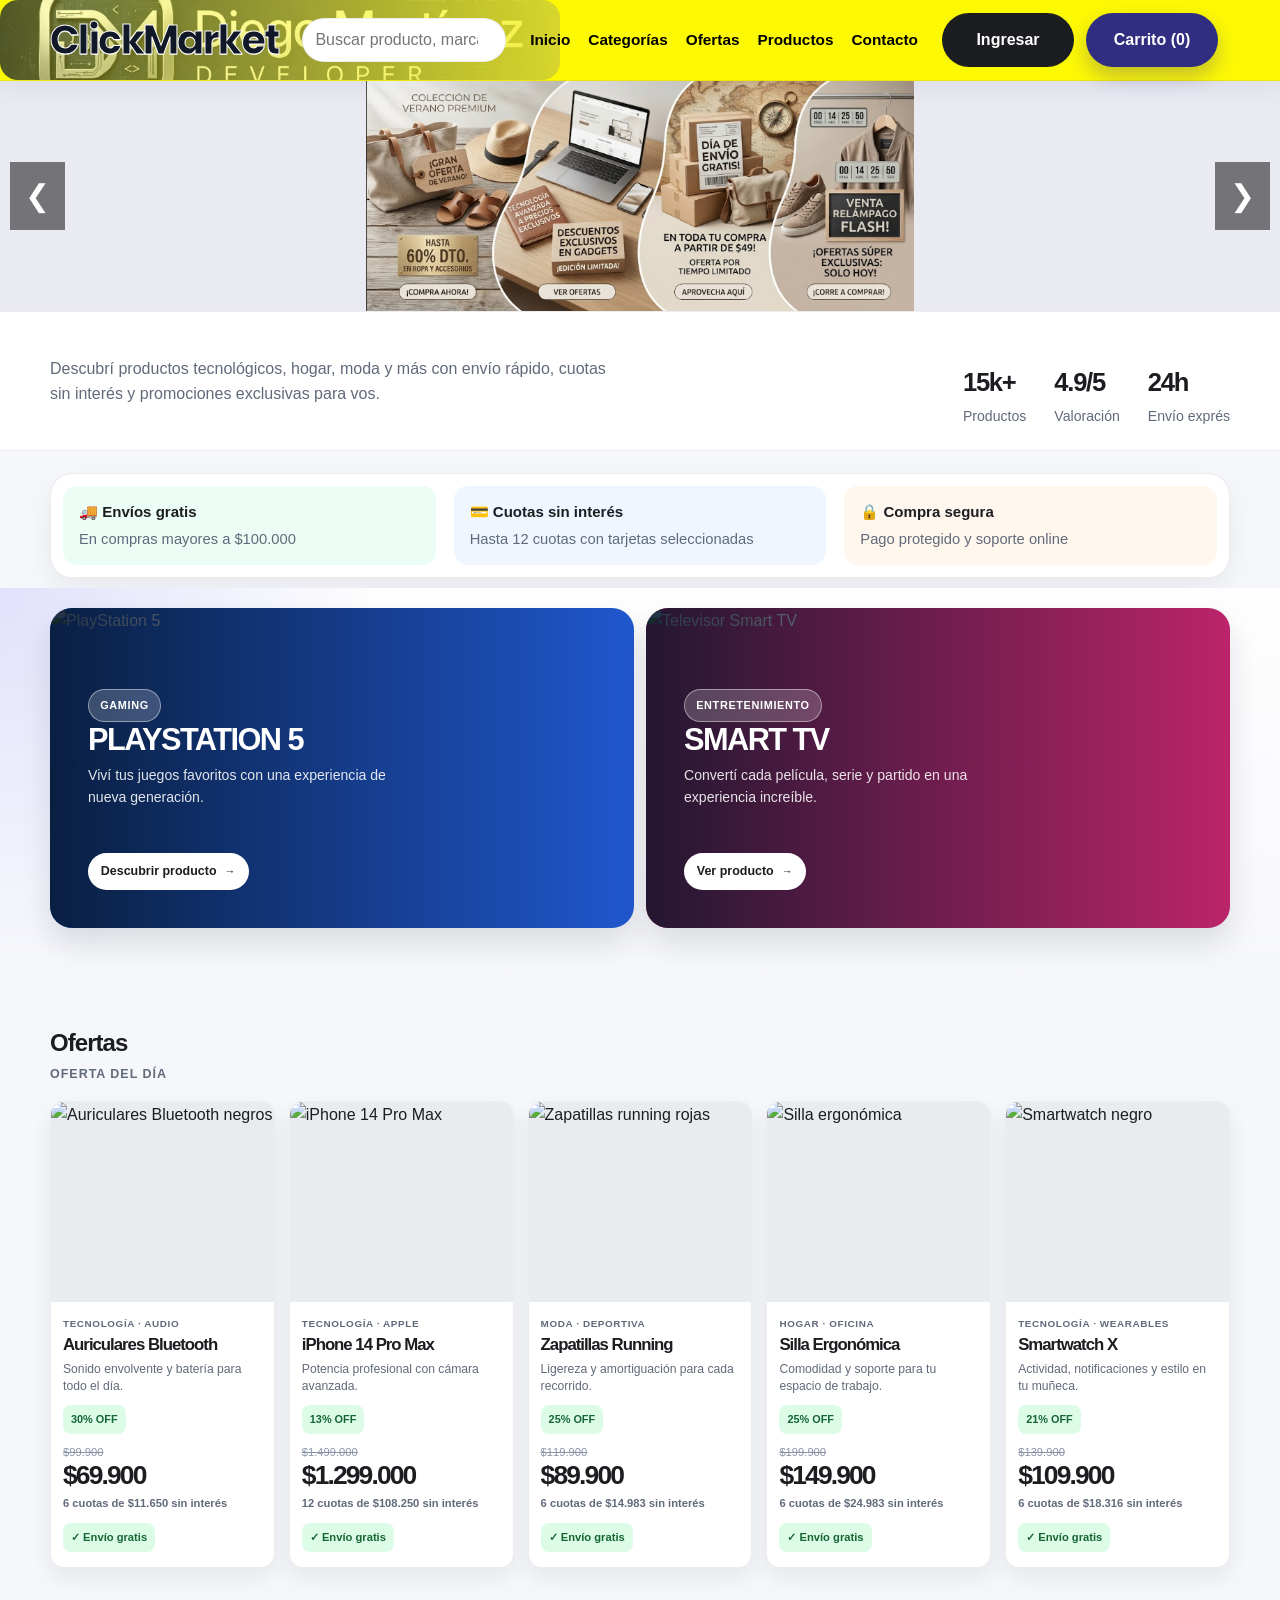
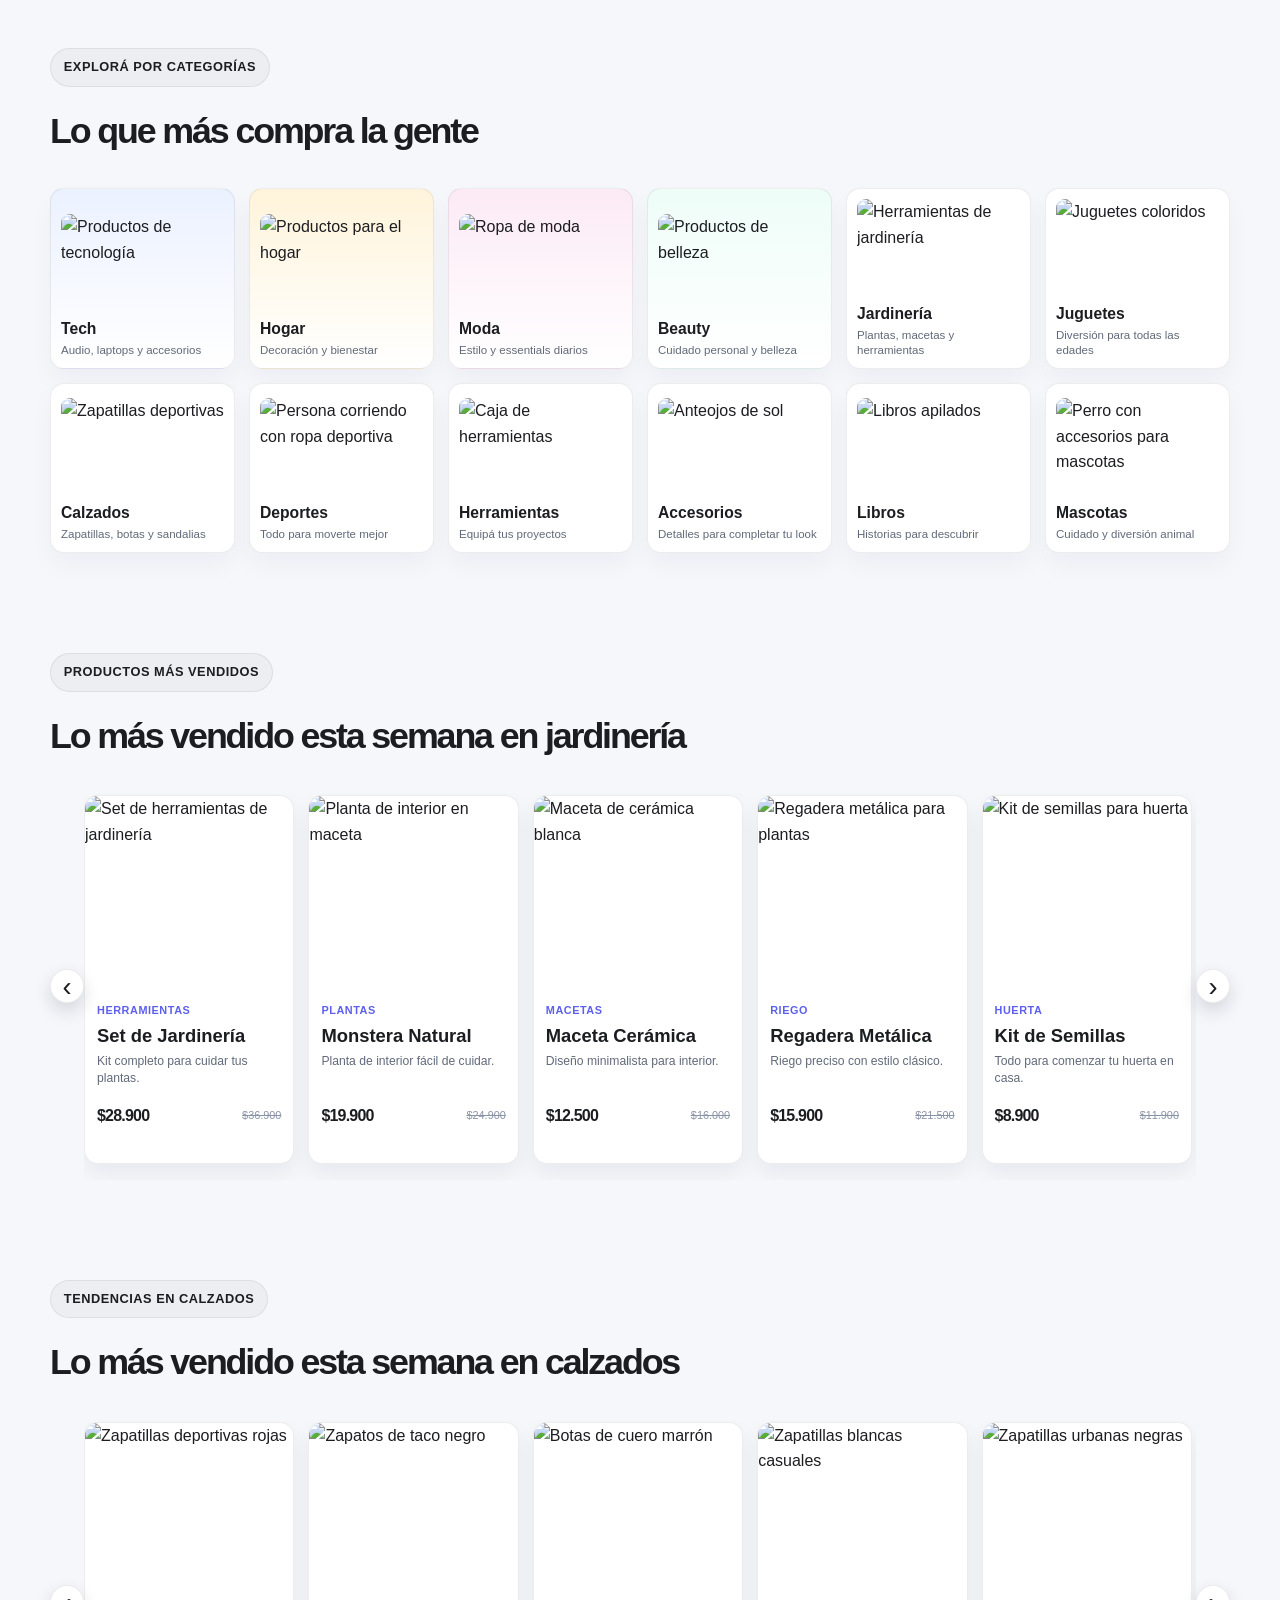
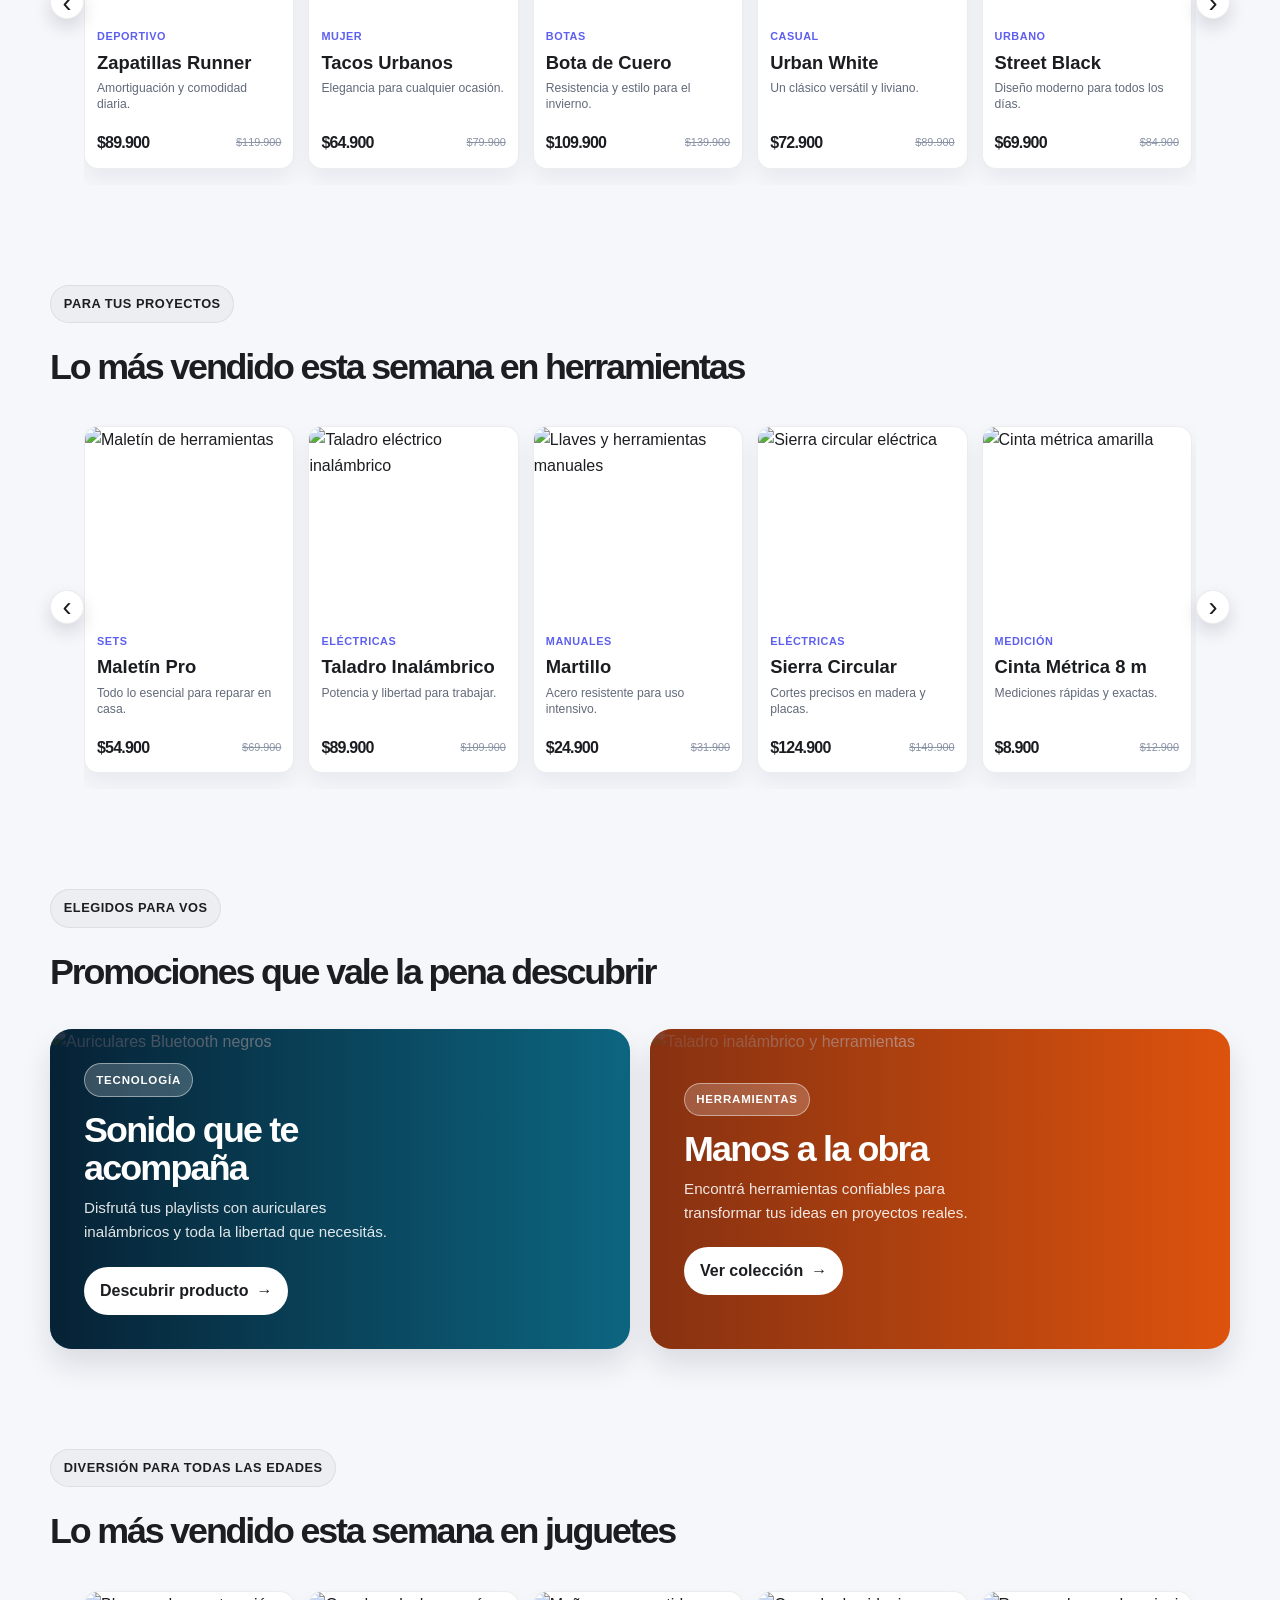
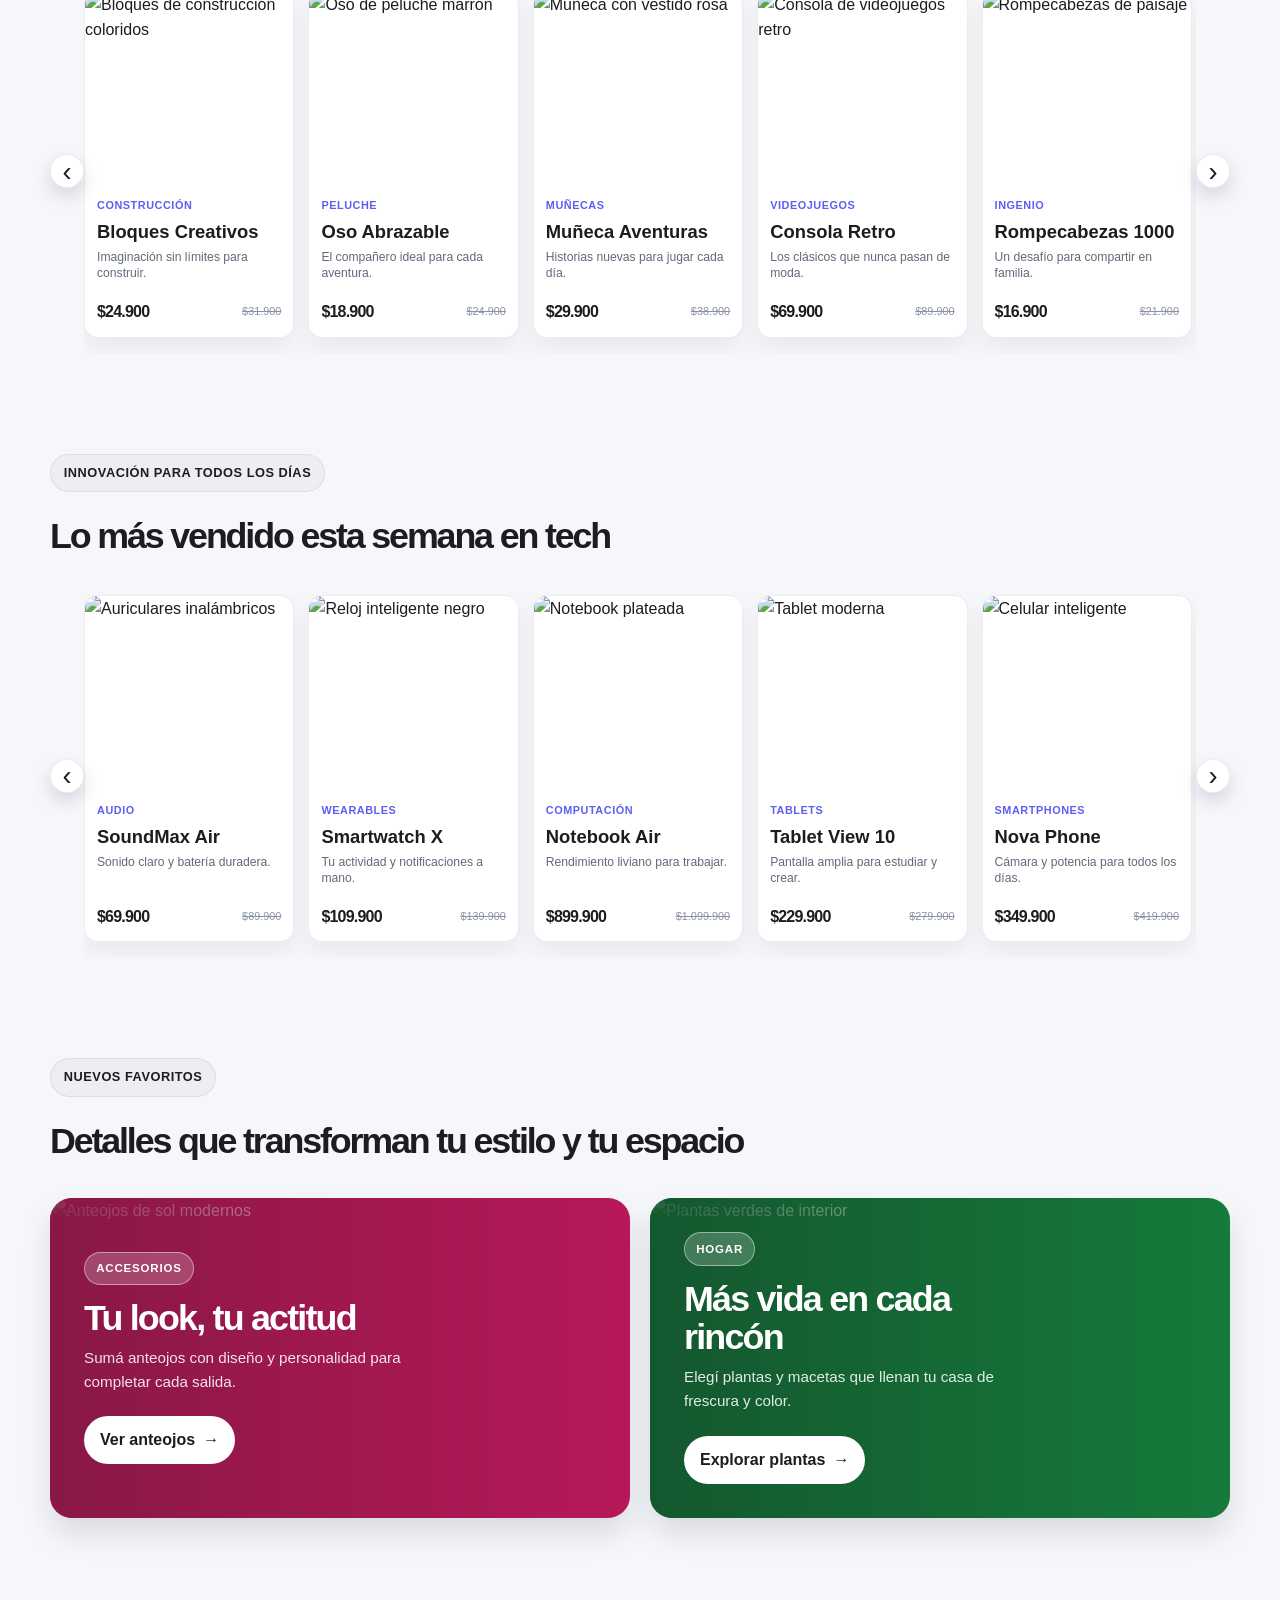
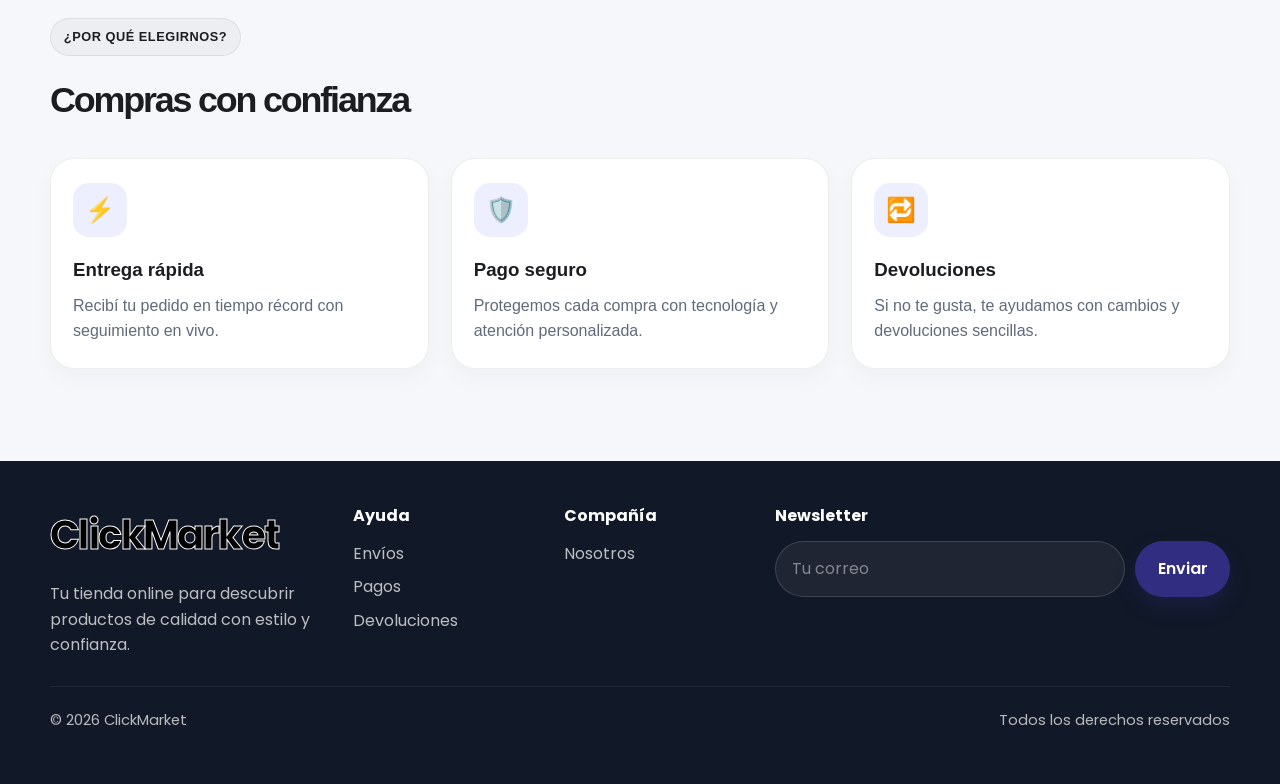
==== commit 6244517e: "se corrigio bug de inicio de sesion" ====
--- a/index.html
+++ b/index.html
@@ -34,7 +34,7 @@
         </nav>
 
         <div class="nav-actions">
-          <button class="btn btn-light"><a href="./login.html">Ingresar</a></button>
+          <a class="btn btn-light" href="./login.html">Ingresar</a>
           <button class="btn btn-primary">Carrito </button>
           <i data-lucide="user"></i>  
         </div>
